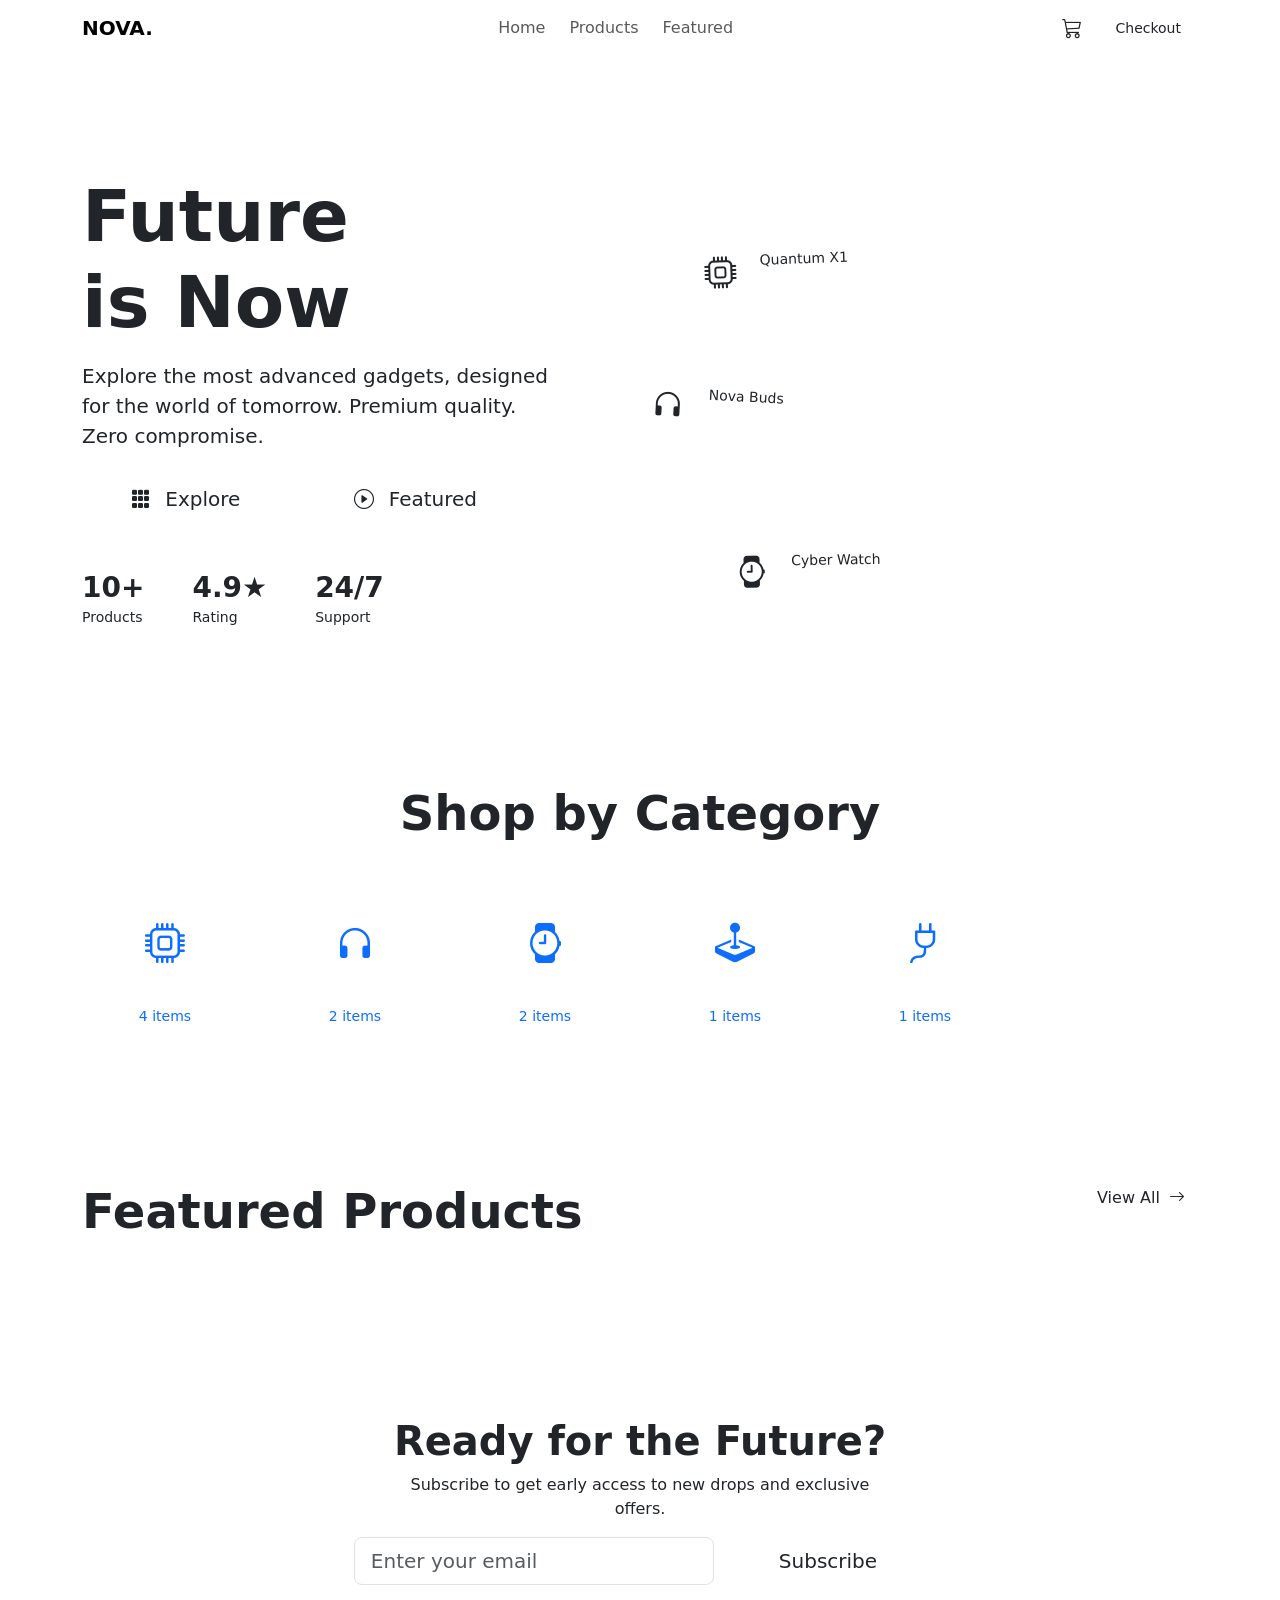
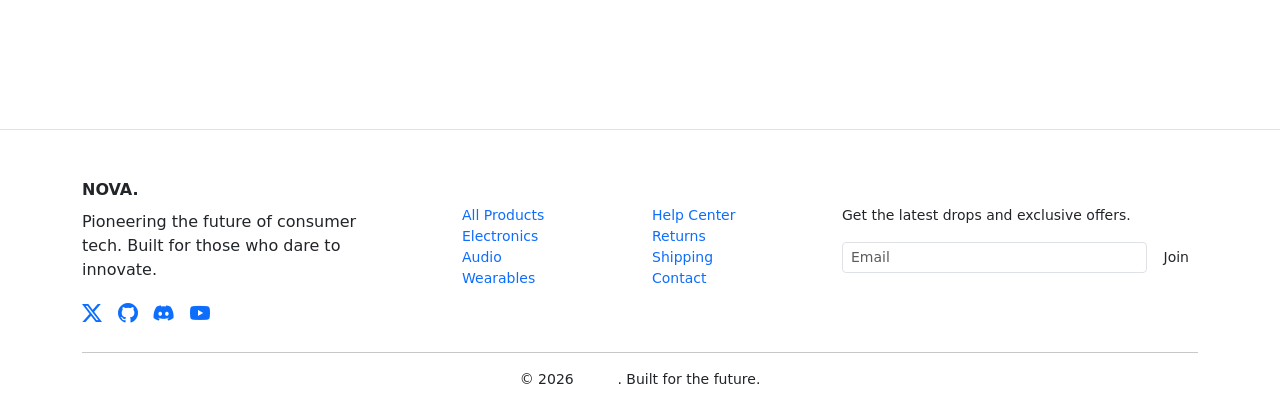
==== index.html @ 137d8969 "Rename indexx.html to index.html" ====
<!DOCTYPE html>
<html lang="en">
<head>
    <meta charset="UTF-8" />
    <meta name="viewport" content="width=device-width, initial-scale=1.0" />
    <title>NovaStore — Futuristic E-Commerce</title>

    <!-- Bootstrap 5 + Icons -->
    <link href="https://cdn.jsdelivr.net/npm/bootstrap@5.3.2/dist/css/bootstrap.min.css" rel="stylesheet" />
    <link rel="stylesheet" href="https://cdn.jsdelivr.net/npm/bootstrap-icons@1.11.3/font/bootstrap-icons.min.css" />

    <!-- Google Fonts -->
    <link rel="preconnect" href="https://fonts.googleapis.com" />
    <link rel="preconnect" href="https://fonts.gstatic.com" crossorigin />
    <link href="https://fonts.googleapis.com/css2?family=Orbitron:wght@400;600;700;900&family=Inter:wght@300;400;500;600;700&display=swap" rel="stylesheet" />

    <!-- Custom Styles -->
    <link rel="stylesheet" href="css/style.css" />
</head>
<body>

    <!-- ========== NAVBAR (shared) ========== -->
    <nav class="navbar navbar-expand-lg sticky-top neon-nav">
        <div class="container">
            <a class="navbar-brand fw-bold" href="index.html">
                <span class="brand-glow">NOVA</span><span class="brand-dot">.</span>
            </a>
            <button class="navbar-toggler border-0" type="button" data-bs-toggle="collapse" data-bs-target="#mainNav">
                <span class="navbar-toggler-icon"></span>
            </button>
            <div class="collapse navbar-collapse" id="mainNav">
                <ul class="navbar-nav mx-auto gap-2">
                    <li class="nav-item"><a class="nav-link" href="index.html">Home</a></li>
                    <li class="nav-item"><a class="nav-link" href="products.html">Products</a></li>
                    <li class="nav-item"><a class="nav-link" href="product-detail.html?product=0">Featured</a></li>
                </ul>
                <div class="d-flex align-items-center gap-3">
                    <a href="cart.html" class="nav-link position-relative" id="cartIconLink">
                        <i class="bi bi-cart3 fs-5"></i>
                        <span class="position-absolute top-0 start-100 translate-middle badge rounded-pill bg-neon" id="cartCount">0</span>
                    </a>
                    <a href="checkout.html" class="btn btn-neon-outline btn-sm px-3">Checkout</a>
                </div>
            </div>
        </div>
    </nav>

    <!-- ========== MAIN CONTENT ========== -->
    <main>

        <!-- HERO -->
        <section class="hero-section position-relative overflow-hidden">
            <div class="hero-glow-bg"></div>
            <div class="container py-5 my-4">
                <div class="row align-items-center min-vh-60">
                    <div class="col-lg-6 text-center text-lg-start">
                        <span class="badge bg-neon-soft px-3 py-2 mb-3 rounded-pill">
                            <i class="bi bi-stars me-1"></i> Next-Gen Tech
                        </span>
                        <h1 class="display-2 fw-bold hero-title">
                            Future <br /><span class="gradient-text">is Now</span>
                        </h1>
                        <p class="text-secondary-glow fs-5 mt-3 mb-4" style="max-width: 480px;">
                            Explore the most advanced gadgets, designed for the world of tomorrow.
                            Premium quality. Zero compromise.
                        </p>
                        <div class="d-flex flex-wrap gap-3 justify-content-center justify-content-lg-start">
                            <a href="products.html" class="btn btn-neon btn-lg px-5">
                                <i class="bi bi-grid-3x3-gap-fill me-2"></i> Explore
                            </a>
                            <a href="product-detail.html?product=0" class="btn btn-outline-neon btn-lg px-5">
                                <i class="bi bi-play-circle me-2"></i> Featured
                            </a>
                        </div>
                        <div class="d-flex gap-5 mt-5 justify-content-center justify-content-lg-start">
                            <div><span class="h3 fw-bold gradient-text">10+</span><br /><small class="text-secondary-glow">Products</small></div>
                            <div><span class="h3 fw-bold gradient-text">4.9★</span><br /><small class="text-secondary-glow">Rating</small></div>
                            <div><span class="h3 fw-bold gradient-text">24/7</span><br /><small class="text-secondary-glow">Support</small></div>
                        </div>
                    </div>
                    <div class="col-lg-6 d-none d-lg-block">
                        <div class="hero-visual position-relative">
                            <div class="floating-card card-glass p-4" style="transform: rotate(-2deg) translateX(20px);">
                                <div class="d-flex align-items-center gap-3">
                                    <div class="bg-neon-soft rounded-3 p-2"><i class="bi bi-cpu fs-2"></i></div>
                                    <div><small class="text-secondary-glow">Quantum X1</small><br /><strong class="text-white">$999</strong></div>
                                </div>
                            </div>
                            <div class="floating-card card-glass p-4" style="transform: rotate(3deg) translateX(-30px) translateY(40px);">
                                <div class="d-flex align-items-center gap-3">
                                    <div class="bg-neon-soft rounded-3 p-2"><i class="bi bi-headphones fs-2"></i></div>
                                    <div><small class="text-secondary-glow">Nova Buds</small><br /><strong class="text-white">$249</strong></div>
                                </div>
                            </div>
                            <div class="floating-card card-glass p-4" style="transform: rotate(-1deg) translateX(50px) translateY(80px);">
                                <div class="d-flex align-items-center gap-3">
                                    <div class="bg-neon-soft rounded-3 p-2"><i class="bi bi-watch fs-2"></i></div>
                                    <div><small class="text-secondary-glow">Cyber Watch</small><br /><strong class="text-white">$399</strong></div>
                                </div>
                            </div>
                            <div class="hero-orb orb-1"></div>
                            <div class="hero-orb orb-2"></div>
                        </div>
                    </div>
                </div>
            </div>
        </section>

        <!-- CATEGORIES -->
        <section class="py-5">
            <div class="container">
                <div class="text-center mb-5">
                    <span class="badge bg-neon-soft px-3 py-2 rounded-pill">Categories</span>
                    <h2 class="display-5 fw-bold mt-2">Shop by <span class="gradient-text">Category</span></h2>
                </div>
                <div class="row g-4" id="categoryGrid"></div>
            </div>
        </section>

        <!-- FEATURED PRODUCTS -->
        <section class="py-5 bg-dark-surface">
            <div class="container">
                <div class="d-flex justify-content-between align-items-center mb-5">
                    <div>
                        <span class="badge bg-neon-soft px-3 py-2 rounded-pill">Trending</span>
                        <h2 class="display-5 fw-bold mt-2">Featured <span class="gradient-text">Products</span></h2>
                    </div>
                    <a href="products.html" class="btn btn-outline-neon">View All <i class="bi bi-arrow-right ms-1"></i></a>
                </div>
                <div class="row g-4" id="featuredProducts"></div>
            </div>
        </section>

        <!-- NEWSLETTER / CTA -->
        <section class="py-5">
            <div class="container">
                <div class="cta-card card-glass p-5 text-center position-relative overflow-hidden">
                    <div class="cta-glow"></div>
                    <h3 class="fw-bold display-6">Ready for the <span class="gradient-text">Future</span>?</h3>
                    <p class="text-secondary-glow mx-auto" style="max-width: 500px;">
                        Subscribe to get early access to new drops and exclusive offers.
                    </p>
                    <div class="d-flex flex-wrap gap-3 justify-content-center mt-3">
                        <input type="email" class="form-control form-control-lg bg-transparent border-neon" style="max-width: 360px;" placeholder="Enter your email" />
                        <button class="btn btn-neon btn-lg px-5">Subscribe</button>
                    </div>
                </div>
            </div>
        </section>

    </main>

    <!-- ========== FOOTER ========== -->
    <footer class="footer pt-5 pb-3 mt-5 border-top border-neon-subtle">
        <div class="container">
            <div class="row g-4">
                <div class="col-lg-4">
                    <a class="navbar-brand fw-bold" href="index.html">
                        <span class="brand-glow">NOVA</span><span class="brand-dot">.</span>
                    </a>
                    <p class="text-secondary-glow mt-2" style="max-width: 280px;">
                        Pioneering the future of consumer tech. Built for those who dare to innovate.
                    </p>
                    <div class="d-flex gap-3 mt-3">
                        <a href="#" class="text-secondary-glow hover-neon"><i class="bi bi-twitter-x fs-5"></i></a>
                        <a href="#" class="text-secondary-glow hover-neon"><i class="bi bi-github fs-5"></i></a>
                        <a href="#" class="text-secondary-glow hover-neon"><i class="bi bi-discord fs-5"></i></a>
                        <a href="#" class="text-secondary-glow hover-neon"><i class="bi bi-youtube fs-5"></i></a>
                    </div>
                </div>
                <div class="col-6 col-lg-2">
                    <h6 class="fw-bold text-white">Shop</h6>
                    <ul class="list-unstyled text-secondary-glow small">
                        <li><a href="products.html" class="text-secondary-glow hover-neon text-decoration-none">All Products</a></li>
                        <li><a href="#" class="text-secondary-glow hover-neon text-decoration-none">Electronics</a></li>
                        <li><a href="#" class="text-secondary-glow hover-neon text-decoration-none">Audio</a></li>
                        <li><a href="#" class="text-secondary-glow hover-neon text-decoration-none">Wearables</a></li>
                    </ul>
                </div>
                <div class="col-6 col-lg-2">
                    <h6 class="fw-bold text-white">Support</h6>
                    <ul class="list-unstyled text-secondary-glow small">
                        <li><a href="#" class="text-secondary-glow hover-neon text-decoration-none">Help Center</a></li>
                        <li><a href="#" class="text-secondary-glow hover-neon text-decoration-none">Returns</a></li>
                        <li><a href="#" class="text-secondary-glow hover-neon text-decoration-none">Shipping</a></li>
                        <li><a href="#" class="text-secondary-glow hover-neon text-decoration-none">Contact</a></li>
                    </ul>
                </div>
                <div class="col-lg-4">
                    <h6 class="fw-bold text-white">Stay Connected</h6>
                    <p class="text-secondary-glow small">Get the latest drops and exclusive offers.</p>
                    <div class="d-flex gap-2">
                        <input type="email" class="form-control form-control-sm bg-transparent border-neon" placeholder="Email" />
                        <button class="btn btn-neon btn-sm">Join</button>
                    </div>
                </div>
            </div>
            <hr class="border-neon-subtle mt-4" />
            <div class="text-center text-secondary-glow small">
                &copy; 2026 <span class="text-white">NOVA</span>. Built for the future.
            </div>
        </div>
    </footer>

    <!-- ========== SCRIPTS ========== -->
    <script src="https://cdn.jsdelivr.net/npm/bootstrap@5.3.2/dist/js/bootstrap.bundle.min.js"></script>
    <script src="js/data.js"></script>
    <script src="js/cart.js"></script>
    <script src="js/main.js"></script>

    <!-- Homepage-specific -->
    <script>
        // Render categories and featured products
        (function() {
            const catContainer = document.getElementById('categoryGrid');
            if (catContainer) {
                const cats = [
                    { name: 'Electronics', icon: 'bi-cpu', count: 4 },
                    { name: 'Audio', icon: 'bi-headphones', count: 2 },
                    { name: 'Wearables', icon: 'bi-watch', count: 2 },
                    { name: 'Gaming', icon: 'bi-joystick', count: 1 },
                    { name: 'Accessories', icon: 'bi-plug', count: 1 },
                ];
                catContainer.innerHTML = cats.map(c => `
                    <div class="col-6 col-md-4 col-lg-2">
                        <a href="products.html?category=${encodeURIComponent(c.name)}" class="text-decoration-none">
                            <div class="category-card card-glass text-center p-4 h-100 d-flex flex-column align-items-center justify-content-center">
                                <i class="bi ${c.icon} fs-1 gradient-text mb-2"></i>
                                <span class="fw-bold text-white">${c.name}</span>
                                <small class="text-secondary-glow">${c.count} items</small>
                            </div>
                        </a>
                    </div>
                `).join('');
            }

            const featContainer = document.getElementById('featuredProducts');
            if (featContainer && window.PRODUCTS) {
                const featured = window.PRODUCTS.slice(0, 4);
                featContainer.innerHTML = featured.map(p => `
                    <div class="col-sm-6 col-lg-3">
                        <div class="product-card card-glass h-100 d-flex flex-column">
                            <div class="product-img-wrap position-relative">
                                <img src="${p.image}" alt="${p.name}" class="img-fluid w-100" style="height:200px;object-fit:cover;border-radius:12px 12px 0 0;" />
                                ${p.badge ? `<span class="badge bg-neon position-absolute top-0 end-0 m-2">${p.badge}</span>` : ''}
                            </div>
                            <div class="p-3 d-flex flex-column flex-grow-1">
                                <small class="text-secondary-glow">${p.category}</small>
                                <h6 class="fw-bold text-white mt-1">${p.name}</h6>
                                <div class="d-flex align-items-center gap-2 mt-1">
                                    <span class="text-warning">${'★'.repeat(Math.floor(p.rating))}${p.rating % 1 >= 0.5 ? '★' : ''}</span>
                                    <small class="text-secondary-glow">(${p.reviews})</small>
                                </div>
                                <div class="d-flex justify-content-between align-items-center mt-auto pt-2">
                                    <span class="h5 fw-bold gradient-text mb-0">$${p.price}</span>
                                    <button class="btn btn-neon btn-sm add-to-cart" data-id="${p.id}">
                                        <i class="bi bi-cart-plus"></i>
                                    </button>
                                </div>
                            </div>
                        </div>
                    </div>
                `).join('');
            }

            // Update cart badge
            if (window.updateCartBadge) window.updateCartBadge();
        })();

        // Add to cart event delegation
        document.addEventListener('click', function(e) {
            const btn = e.target.closest('.add-to-cart');
            if (btn) {
                e.preventDefault();
                const id = parseInt(btn.dataset.id);
                if (window.addToCart && !isNaN(id)) {
                    window.addToCart(id);
                    if (window.updateCartBadge) window.updateCartBadge();
                    const orig = btn.innerHTML;
                    btn.innerHTML = '<i class="bi bi-check-lg"></i>';
                    setTimeout(() => { btn.innerHTML = orig; }, 1200);
                }
            }
        });

        // Listen for cart updates
        window.addEventListener('cartUpdated', function() {
            if (window.updateCartBadge) window.updateCartBadge();
        });
    </script>
</body>
</html>
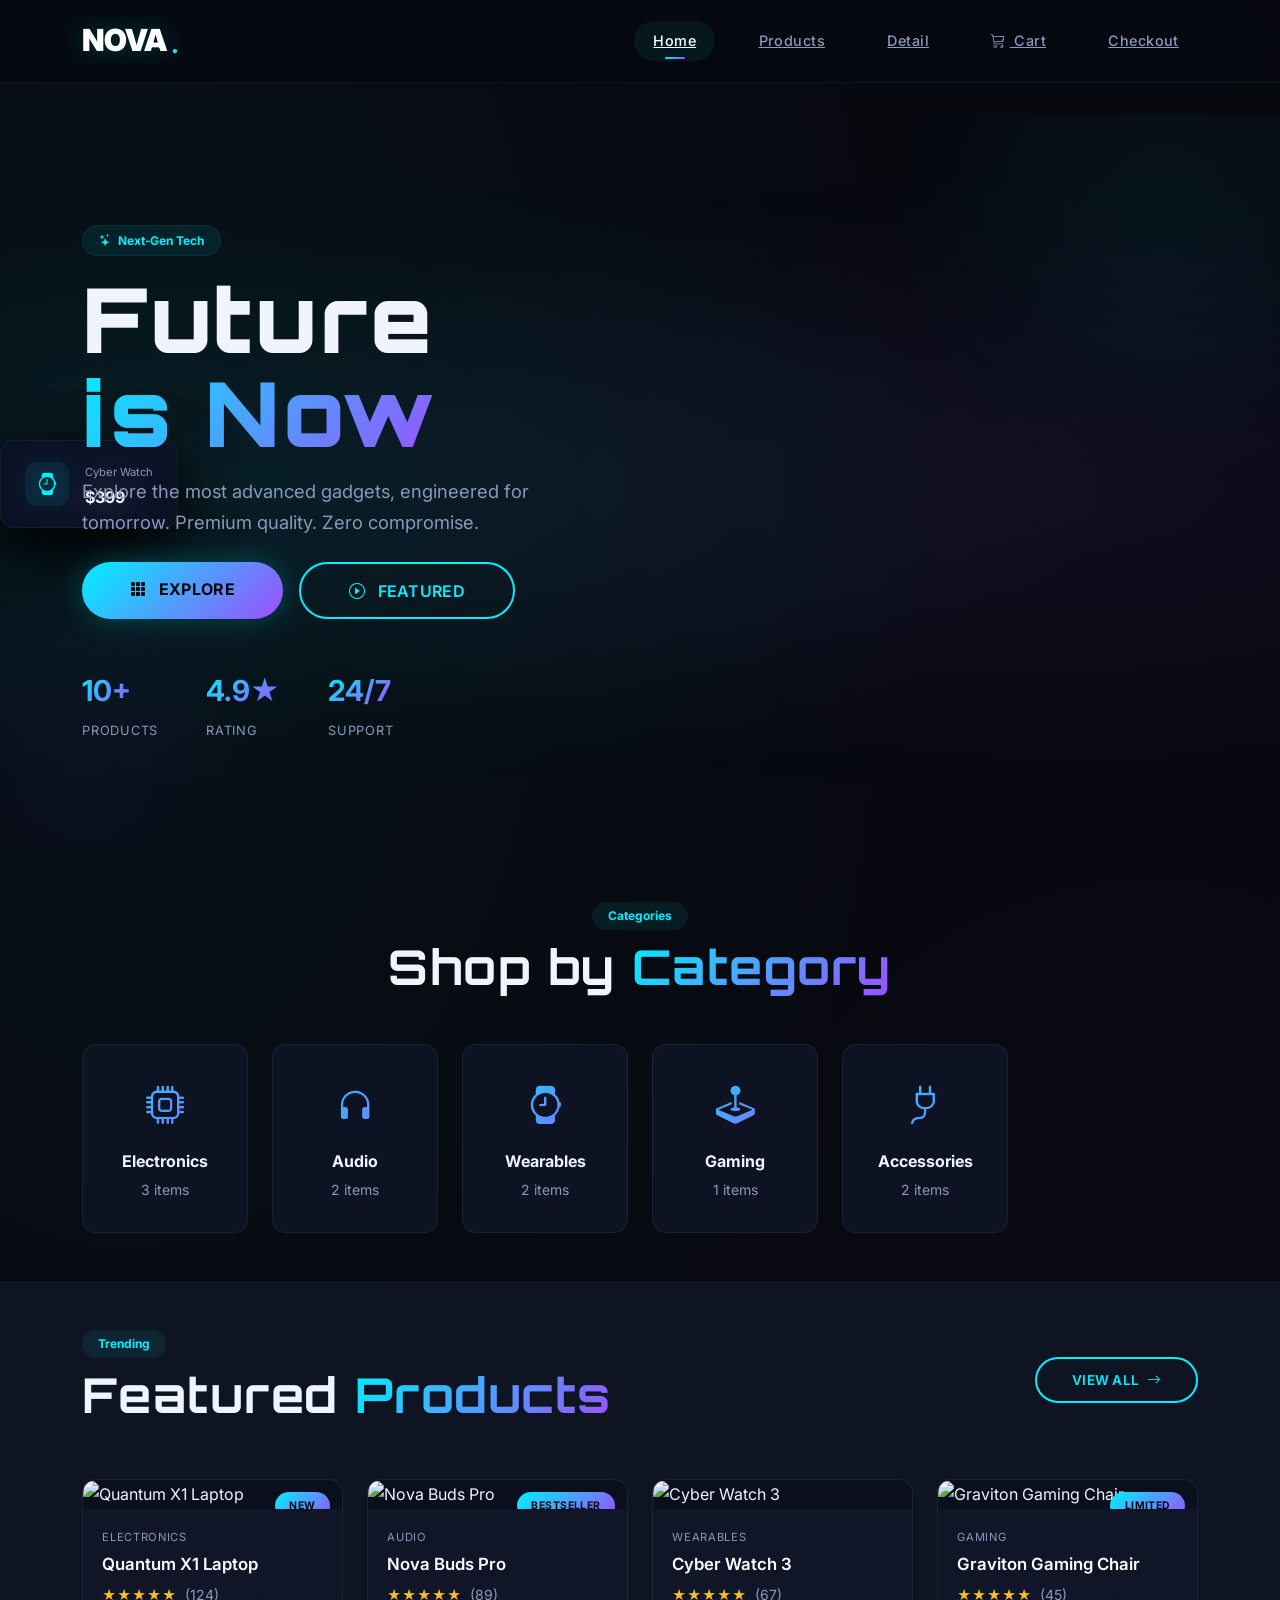
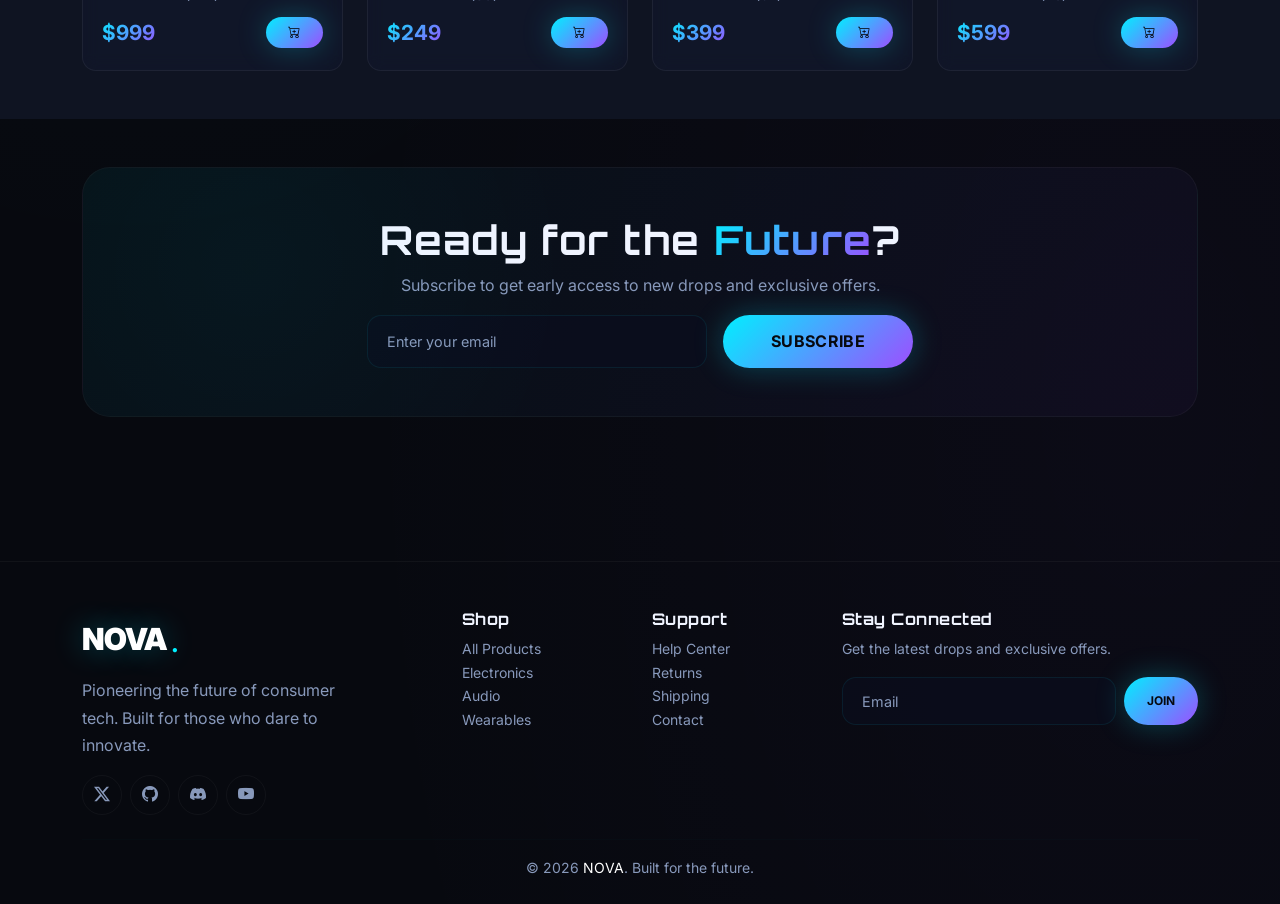
==== commit 7acbfa15: "Update index.html" ====
--- a/index.html
+++ b/index.html
@@ -3,290 +3,1599 @@
 <head>
     <meta charset="UTF-8" />
     <meta name="viewport" content="width=device-width, initial-scale=1.0" />
-    <title>NovaStore — Futuristic E-Commerce</title>
+    <title>NOVA — Futuristic E‑Commerce</title>
 
     <!-- Bootstrap 5 + Icons -->
     <link href="https://cdn.jsdelivr.net/npm/bootstrap@5.3.2/dist/css/bootstrap.min.css" rel="stylesheet" />
     <link rel="stylesheet" href="https://cdn.jsdelivr.net/npm/bootstrap-icons@1.11.3/font/bootstrap-icons.min.css" />
 
-    <!-- Google Fonts -->
+    <!-- Google Fonts: Orbitron (headings) + Inter (body) -->
     <link rel="preconnect" href="https://fonts.googleapis.com" />
     <link rel="preconnect" href="https://fonts.gstatic.com" crossorigin />
-    <link href="https://fonts.googleapis.com/css2?family=Orbitron:wght@400;600;700;900&family=Inter:wght@300;400;500;600;700&display=swap" rel="stylesheet" />
-
-    <!-- Custom Styles -->
-    <link rel="stylesheet" href="css/style.css" />
+    <link href="https://fonts.googleapis.com/css2?family=Orbitron:wght@400;600;700;900&family=Inter:wght@300;400;500;600;700;800&display=swap" rel="stylesheet" />
+
+    <style>
+        /* ================================================================
+                   MAXIMALIST FUTURISTIC STYLES
+                   ================================================================ */
+        :root {
+            --neon-blue: #00f0ff;
+            --neon-purple: #9d4eff;
+            --neon-pink: #ff4de8;
+            --neon-gradient: linear-gradient(135deg, var(--neon-blue), var(--neon-purple));
+            --neon-gradient-2: linear-gradient(135deg, var(--neon-purple), var(--neon-pink));
+            --bg-dark: #07090f;
+            --bg-surface: #0f1422;
+            --bg-card: rgba(18, 24, 44, 0.7);
+            --text-primary: #f0f4ff;
+            --text-secondary: #8899bb;
+            --glass-border: rgba(255, 255, 255, 0.06);
+            --shadow-neon: 0 0 60px rgba(0, 240, 255, 0.08);
+            --radius-xl: 28px;
+            --radius-lg: 20px;
+            --radius-md: 14px;
+        }
+
+        * {
+            margin: 0;
+            padding: 0;
+            box-sizing: border-box;
+        }
+
+        html {
+            scroll-behavior: smooth;
+        }
+
+        body {
+            font-family: 'Inter', sans-serif;
+            background: var(--bg-dark);
+            color: var(--text-primary);
+            line-height: 1.7;
+            overflow-x: hidden;
+            background-image:
+                radial-gradient(ellipse at 10% 20%, rgba(0, 240, 255, 0.03) 0%, transparent 50%),
+                radial-gradient(ellipse at 90% 80%, rgba(157, 78, 255, 0.03) 0%, transparent 50%);
+        }
+
+        /* ---- Scrollbar ---- */
+        ::-webkit-scrollbar {
+            width: 8px;
+        }
+        ::-webkit-scrollbar-track {
+            background: var(--bg-dark);
+        }
+        ::-webkit-scrollbar-thumb {
+            background: var(--neon-gradient);
+            border-radius: 10px;
+        }
+
+        /* ---- Typography ---- */
+        h1,
+        h2,
+        h3,
+        h4,
+        h5,
+        h6 {
+            font-family: 'Orbitron', sans-serif;
+            letter-spacing: 0.03em;
+            font-weight: 700;
+        }
+
+        .gradient-text {
+            background: var(--neon-gradient);
+            -webkit-background-clip: text;
+            -webkit-text-fill-color: transparent;
+            background-clip: text;
+        }
+        .gradient-text-2 {
+            background: var(--neon-gradient-2);
+            -webkit-background-clip: text;
+            -webkit-text-fill-color: transparent;
+            background-clip: text;
+        }
+        .text-secondary-glow {
+            color: var(--text-secondary);
+        }
+
+        /* ---- Glassmorphism ---- */
+        .glass {
+            background: var(--bg-card);
+            backdrop-filter: blur(16px) saturate(1.2);
+            -webkit-backdrop-filter: blur(16px) saturate(1.2);
+            border: 1px solid var(--glass-border);
+            border-radius: var(--radius-lg);
+            box-shadow: var(--shadow-neon);
+            transition: all 0.4s cubic-bezier(0.23, 1, 0.32, 1);
+        }
+        .glass:hover {
+            border-color: rgba(0, 240, 255, 0.15);
+            box-shadow: 0 0 80px rgba(0, 240, 255, 0.05);
+            transform: translateY(-2px);
+        }
+        .glass-strong {
+            background: rgba(10, 14, 30, 0.85);
+            backdrop-filter: blur(24px) saturate(1.4);
+            -webkit-backdrop-filter: blur(24px) saturate(1.4);
+            border: 1px solid rgba(255, 255, 255, 0.04);
+            border-radius: var(--radius-xl);
+        }
+
+        /* ---- Buttons ---- */
+        .btn-neon {
+            background: var(--neon-gradient);
+            border: none;
+            color: #07090f;
+            font-weight: 700;
+            padding: 0.7rem 2.2rem;
+            border-radius: 60px;
+            transition: all 0.35s cubic-bezier(0.23, 1, 0.32, 1);
+            box-shadow: 0 0 30px rgba(0, 240, 255, 0.25);
+            letter-spacing: 0.02em;
+            text-transform: uppercase;
+            font-size: 0.85rem;
+        }
+        .btn-neon:hover {
+            transform: scale(1.06) translateY(-2px);
+            box-shadow: 0 0 60px rgba(0, 240, 255, 0.5);
+            color: #07090f;
+        }
+        .btn-neon:active {
+            transform: scale(0.96);
+        }
+
+        .btn-outline-neon {
+            background: transparent;
+            border: 2px solid var(--neon-blue);
+            color: var(--neon-blue);
+            font-weight: 600;
+            padding: 0.7rem 2.2rem;
+            border-radius: 60px;
+            transition: all 0.35s cubic-bezier(0.23, 1, 0.32, 1);
+            text-transform: uppercase;
+            font-size: 0.85rem;
+            letter-spacing: 0.02em;
+        }
+        .btn-outline-neon:hover {
+            background: var(--neon-gradient);
+            border-color: transparent;
+            color: #07090f;
+            box-shadow: 0 0 40px rgba(0, 240, 255, 0.3);
+            transform: translateY(-2px);
+        }
+
+        .btn-neon-sm {
+            padding: 0.4rem 1.4rem;
+            font-size: 0.75rem;
+        }
+        .btn-neon-lg {
+            padding: 0.9rem 3rem;
+            font-size: 1rem;
+        }
+
+        /* ---- Navbar ---- */
+        .neon-nav {
+            background: rgba(7, 9, 15, 0.88);
+            backdrop-filter: blur(20px) saturate(1.4);
+            -webkit-backdrop-filter: blur(20px) saturate(1.4);
+            border-bottom: 1px solid rgba(0, 240, 255, 0.06);
+            padding: 0.7rem 0;
+            transition: all 0.3s ease;
+            position: sticky;
+            top: 0;
+            z-index: 1050;
+        }
+        .neon-nav.scrolled {
+            background: rgba(7, 9, 15, 0.96);
+            box-shadow: 0 4px 40px rgba(0, 0, 0, 0.6);
+        }
+        .brand-glow {
+            font-size: 1.9rem;
+            font-weight: 900;
+            color: #fff;
+            text-shadow: 0 0 30px rgba(0, 240, 255, 0.3);
+            letter-spacing: -0.02em;
+        }
+        .brand-dot {
+            color: var(--neon-blue);
+            font-size: 2.2rem;
+        }
+        .nav-link-custom {
+            color: var(--text-secondary) !important;
+            font-weight: 500;
+            padding: 0.5rem 1.2rem !important;
+            border-radius: 40px;
+            transition: all 0.3s ease;
+            font-size: 0.9rem;
+            letter-spacing: 0.03em;
+            position: relative;
+        }
+        .nav-link-custom:hover,
+        .nav-link-custom.active {
+            color: #ffffff !important;
+            background: rgba(0, 240, 255, 0.06);
+            text-shadow: 0 0 20px rgba(0, 240, 255, 0.15);
+        }
+        .nav-link-custom.active::after {
+            content: '';
+            position: absolute;
+            bottom: 2px;
+            left: 50%;
+            transform: translateX(-50%);
+            width: 20px;
+            height: 2px;
+            background: var(--neon-gradient);
+            border-radius: 4px;
+        }
+        .cart-badge {
+            background: var(--neon-gradient);
+            color: #07090f;
+            font-weight: 700;
+            font-size: 0.65rem;
+            padding: 0.2rem 0.5rem;
+            border-radius: 30px;
+            min-width: 20px;
+            text-align: center;
+            transition: all 0.3s ease;
+        }
+
+        /* ================================================================
+                   PAGE SECTIONS
+                   ================================================================ */
+        .page-section {
+            display: none;
+            animation: fadeSlide 0.5s ease forwards;
+            padding: 2rem 0 4rem;
+        }
+        .page-section.active {
+            display: block;
+        }
+
+        @keyframes fadeSlide {
+            0% {
+                opacity: 0;
+                transform: translateY(20px);
+            }
+            100% {
+                opacity: 1;
+                transform: translateY(0);
+            }
+        }
+
+        /* ---- HERO ---- */
+        .hero-wrap {
+            position: relative;
+            min-height: 82vh;
+            display: flex;
+            align-items: center;
+            overflow: hidden;
+        }
+        .hero-glow-bg {
+            position: absolute;
+            inset: 0;
+            pointer-events: none;
+            background:
+                radial-gradient(ellipse at 20% 50%, rgba(0, 240, 255, 0.07) 0%, transparent 60%),
+                radial-gradient(ellipse at 80% 50%, rgba(157, 78, 255, 0.07) 0%, transparent 60%);
+        }
+        .hero-title {
+            font-size: clamp(2.8rem, 9vw, 5.6rem);
+            line-height: 1.05;
+            font-weight: 900;
+        }
+        .hero-sub {
+            font-size: 1.15rem;
+            max-width: 520px;
+            color: var(--text-secondary);
+        }
+        .hero-stats span {
+            font-size: 1.8rem;
+            font-weight: 700;
+        }
+        .hero-stats small {
+            color: var(--text-secondary);
+            font-size: 0.8rem;
+            text-transform: uppercase;
+            letter-spacing: 0.06em;
+        }
+
+        /* floating cards */
+        .float-card {
+            position: absolute;
+            background: rgba(12, 18, 38, 0.75);
+            backdrop-filter: blur(12px);
+            -webkit-backdrop-filter: blur(12px);
+            border: 1px solid rgba(255, 255, 255, 0.04);
+            border-radius: var(--radius-md);
+            padding: 1rem 1.5rem;
+            box-shadow: 0 20px 60px rgba(0, 0, 0, 0.5);
+            animation: float 6s ease-in-out infinite;
+            min-width: 170px;
+        }
+        .float-card:nth-child(1) {
+            top: 8%;
+            left: 15%;
+            animation-delay: 0s;
+        }
+        .float-card:nth-child(2) {
+            top: 38%;
+            left: 2%;
+            animation-delay: 2s;
+        }
+        .float-card:nth-child(3) {
+            top: 62%;
+            left: 22%;
+            animation-delay: 4s;
+        }
+        .float-card .icon-wrap {
+            width: 44px;
+            height: 44px;
+            border-radius: 12px;
+            background: rgba(0, 240, 255, 0.08);
+            display: flex;
+            align-items: center;
+            justify-content: center;
+            font-size: 1.4rem;
+            color: var(--neon-blue);
+        }
+        @keyframes float {
+            0%,
+            100% {
+                transform: translateY(0px) rotate(0deg);
+            }
+            50% {
+                transform: translateY(-14px) rotate(1deg);
+            }
+        }
+
+        .orb {
+            position: absolute;
+            border-radius: 50%;
+            pointer-events: none;
+            filter: blur(80px);
+            opacity: 0.3;
+            animation: orbPulse 8s ease-in-out infinite;
+        }
+        .orb-1 {
+            width: 350px;
+            height: 350px;
+            top: -80px;
+            right: -60px;
+            background: rgba(0, 240, 255, 0.15);
+            animation-delay: 0s;
+        }
+        .orb-2 {
+            width: 250px;
+            height: 250px;
+            bottom: -40px;
+            left: -40px;
+            background: rgba(157, 78, 255, 0.15);
+            animation-delay: 3s;
+        }
+        @keyframes orbPulse {
+            0%,
+            100% {
+                transform: scale(1) translate(0, 0);
+                opacity: 0.25;
+            }
+            50% {
+                transform: scale(1.25) translate(20px, -20px);
+                opacity: 0.45;
+            }
+        }
+
+        /* ---- Categories ---- */
+        .cat-card {
+            background: var(--bg-card);
+            backdrop-filter: blur(8px);
+            -webkit-backdrop-filter: blur(8px);
+            border: 1px solid var(--glass-border);
+            border-radius: var(--radius-md);
+            padding: 1.8rem 1rem;
+            text-align: center;
+            transition: all 0.4s cubic-bezier(0.23, 1, 0.32, 1);
+            cursor: pointer;
+            height: 100%;
+        }
+        .cat-card:hover {
+            transform: translateY(-8px) scale(1.02);
+            border-color: rgba(0, 240, 255, 0.25);
+            box-shadow: 0 16px 60px rgba(0, 240, 255, 0.06);
+        }
+        .cat-card i {
+            font-size: 2.4rem;
+            margin-bottom: 0.6rem;
+            display: block;
+        }
+
+        /* ---- Product Cards ---- */
+        .product-card {
+            background: var(--bg-card);
+            backdrop-filter: blur(8px);
+            -webkit-backdrop-filter: blur(8px);
+            border: 1px solid var(--glass-border);
+            border-radius: var(--radius-md);
+            overflow: hidden;
+            transition: all 0.4s cubic-bezier(0.23, 1, 0.32, 1);
+            height: 100%;
+            display: flex;
+            flex-direction: column;
+        }
+        .product-card:hover {
+            transform: translateY(-8px);
+            border-color: rgba(0, 240, 255, 0.2);
+            box-shadow: 0 20px 60px rgba(0, 0, 0, 0.5);
+        }
+        .product-card .img-wrap {
+            position: relative;
+            overflow: hidden;
+            background: rgba(0, 0, 0, 0.3);
+        }
+        .product-card .img-wrap img {
+            width: 100%;
+            height: 210px;
+            object-fit: cover;
+            transition: transform 0.6s ease;
+        }
+        .product-card:hover .img-wrap img {
+            transform: scale(1.04);
+        }
+        .product-card .badge-neon {
+            position: absolute;
+            top: 12px;
+            right: 12px;
+            background: var(--neon-gradient);
+            color: #07090f;
+            font-weight: 700;
+            font-size: 0.65rem;
+            padding: 0.3rem 0.9rem;
+            border-radius: 30px;
+            text-transform: uppercase;
+            letter-spacing: 0.04em;
+        }
+        .product-card .body {
+            padding: 1.2rem 1.2rem 1.2rem;
+            flex: 1;
+            display: flex;
+            flex-direction: column;
+        }
+        .product-card .body .cat-tag {
+            font-size: 0.7rem;
+            color: var(--text-secondary);
+            text-transform: uppercase;
+            letter-spacing: 0.06em;
+        }
+        .product-card .body .name {
+            font-weight: 600;
+            font-size: 1.05rem;
+            margin: 0.2rem 0 0.3rem;
+            color: #fff;
+        }
+        .product-card .body .price {
+            font-size: 1.3rem;
+            font-weight: 700;
+        }
+        .stars {
+            color: #fbbf24;
+            letter-spacing: 1px;
+            font-size: 0.85rem;
+        }
+        .stars .empty {
+            color: #334155;
+        }
+
+        /* ---- Cart Table ---- */
+        .cart-table td,
+        .cart-table th {
+            border-color: rgba(255, 255, 255, 0.04);
+            padding: 1rem 0.75rem;
+            vertical-align: middle;
+        }
+        .cart-table .qty-btn {
+            width: 32px;
+            height: 32px;
+            border-radius: 50%;
+            border: 1px solid rgba(0, 240, 255, 0.15);
+            background: transparent;
+            color: var(--text-primary);
+            display: inline-flex;
+            align-items: center;
+            justify-content: center;
+            transition: all 0.2s ease;
+            font-weight: 600;
+        }
+        .cart-table .qty-btn:hover {
+            background: rgba(0, 240, 255, 0.08);
+            border-color: var(--neon-blue);
+        }
+
+        /* ---- Checkout ---- */
+        .checkout-summary .item-row {
+            display: flex;
+            justify-content: space-between;
+            padding: 0.5rem 0;
+            border-bottom: 1px solid rgba(255, 255, 255, 0.04);
+        }
+        .checkout-summary .item-row:last-child {
+            border-bottom: none;
+        }
+
+        /* ---- Footer ---- */
+        .footer {
+            border-top: 1px solid rgba(255, 255, 255, 0.04);
+            padding: 3rem 0 1.5rem;
+            margin-top: 2rem;
+        }
+        .footer a {
+            color: var(--text-secondary);
+            text-decoration: none;
+            transition: color 0.3s ease;
+        }
+        .footer a:hover {
+            color: var(--neon-blue);
+        }
+        .social-icon {
+            display: inline-flex;
+            align-items: center;
+            justify-content: center;
+            width: 40px;
+            height: 40px;
+            border-radius: 50%;
+            border: 1px solid rgba(255, 255, 255, 0.04);
+            transition: all 0.3s ease;
+            color: var(--text-secondary);
+        }
+        .social-icon:hover {
+            border-color: var(--neon-blue);
+            color: var(--neon-blue);
+            transform: translateY(-3px);
+            box-shadow: 0 8px 24px rgba(0, 240, 255, 0.08);
+        }
+
+        /* ---- Form elements ---- */
+        .form-neon {
+            background: rgba(10, 14, 30, 0.6) !important;
+            border: 1px solid rgba(0, 240, 255, 0.08) !important;
+            color: #fff !important;
+            border-radius: var(--radius-md);
+            padding: 0.7rem 1.2rem;
+            transition: all 0.3s ease;
+        }
+        .form-neon:focus {
+            border-color: var(--neon-blue) !important;
+            box-shadow: 0 0 0 4px rgba(0, 240, 255, 0.04);
+            background: rgba(10, 14, 30, 0.8) !important;
+        }
+        .form-neon::placeholder {
+            color: var(--text-secondary);
+            font-size: 0.9rem;
+        }
+        .form-neon-select {
+            background: rgba(10, 14, 30, 0.6) !important;
+            border: 1px solid rgba(0, 240, 255, 0.08) !important;
+            color: #fff !important;
+            border-radius: var(--radius-md);
+            padding: 0.7rem 1.2rem;
+        }
+        .form-neon-select option {
+            background: #0f1422;
+        }
+
+        /* ---- Utility ---- */
+        .bg-surface {
+            background: var(--bg-surface);
+        }
+        .border-glow {
+            border-color: rgba(0, 240, 255, 0.06);
+        }
+        .gap-2 {
+            gap: 0.5rem;
+        }
+        .gap-3 {
+            gap: 1rem;
+        }
+        .gap-4 {
+            gap: 1.5rem;
+        }
+        .gap-5 {
+            gap: 2rem;
+        }
+        .text-neon {
+            color: var(--neon-blue);
+        }
+
+        /* ---- Responsive ---- */
+        @media (max-width: 991px) {
+            .float-card {
+                display: none;
+            }
+            .hero-wrap {
+                min-height: 70vh;
+            }
+            .hero-stats {
+                justify-content: center !important;
+            }
+        }
+        @media (max-width: 576px) {
+            .hero-title {
+                font-size: 2.4rem;
+            }
+            .page-section {
+                padding: 1rem 0 2rem;
+            }
+            .product-card .img-wrap img {
+                height: 160px;
+            }
+            .cart-table td,
+            .cart-table th {
+                padding: 0.6rem 0.4rem;
+                font-size: 0.85rem;
+            }
+        }
+
+        /* ---- Toast notification ---- */
+        .toast-neon {
+            background: rgba(10, 14, 30, 0.92);
+            backdrop-filter: blur(16px);
+            border: 1px solid rgba(0, 240, 255, 0.12);
+            border-radius: var(--radius-md);
+            color: #fff;
+            box-shadow: 0 20px 60px rgba(0, 0, 0, 0.6);
+        }
+        .toast-neon .toast-header {
+            background: transparent;
+            border-bottom: 1px solid rgba(255, 255, 255, 0.04);
+            color: var(--text-secondary);
+        }
+        .toast-neon .btn-close {
+            filter: invert(1) brightness(0.8);
+        }
+
+        /* ---- Empty state ---- */
+        .empty-state {
+            padding: 4rem 1rem;
+            text-align: center;
+        }
+        .empty-state i {
+            font-size: 4rem;
+            color: var(--text-secondary);
+            opacity: 0.3;
+        }
+        .empty-state h5 {
+            margin-top: 1.2rem;
+            color: var(--text-secondary);
+        }
+
+        /* Shimmer loading placeholder */
+        .shimmer {
+            background: linear-gradient(90deg, rgba(255, 255, 255, 0.02) 25%, rgba(255, 255, 255, 0.05) 50%, rgba(255, 255, 255, 0.02) 75%);
+            background-size: 200% 100%;
+            animation: shimmer 2s infinite;
+        }
+        @keyframes shimmer {
+            0% {
+                background-position: -200% 0;
+            }
+            100% {
+                background-position: 200% 0;
+            }
+        }
+
+        /* ---- CTA banner ---- */
+        .cta-banner {
+            background: linear-gradient(135deg, rgba(0, 240, 255, 0.04), rgba(157, 78, 255, 0.04));
+            border: 1px solid rgba(255, 255, 255, 0.04);
+            border-radius: var(--radius-xl);
+            padding: 3rem 2rem;
+            position: relative;
+            overflow: hidden;
+        }
+        .cta-banner::before {
+            content: '';
+            position: absolute;
+            top: -60%;
+            left: -20%;
+            width: 70%;
+            height: 200%;
+            background: radial-gradient(circle, rgba(0, 240, 255, 0.03), transparent 70%);
+            pointer-events: none;
+        }
+    </style>
 </head>
 <body>
 
-    <!-- ========== NAVBAR (shared) ========== -->
-    <nav class="navbar navbar-expand-lg sticky-top neon-nav">
+    <!-- ============================================================= -->
+    <!-- NAVBAR                                                         -->
+    <!-- ============================================================= -->
+    <nav class="neon-nav" id="mainNav">
         <div class="container">
-            <a class="navbar-brand fw-bold" href="index.html">
-                <span class="brand-glow">NOVA</span><span class="brand-dot">.</span>
-            </a>
-            <button class="navbar-toggler border-0" type="button" data-bs-toggle="collapse" data-bs-target="#mainNav">
-                <span class="navbar-toggler-icon"></span>
-            </button>
-            <div class="collapse navbar-collapse" id="mainNav">
-                <ul class="navbar-nav mx-auto gap-2">
-                    <li class="nav-item"><a class="nav-link" href="index.html">Home</a></li>
-                    <li class="nav-item"><a class="nav-link" href="products.html">Products</a></li>
-                    <li class="nav-item"><a class="nav-link" href="product-detail.html?product=0">Featured</a></li>
-                </ul>
-                <div class="d-flex align-items-center gap-3">
-                    <a href="cart.html" class="nav-link position-relative" id="cartIconLink">
-                        <i class="bi bi-cart3 fs-5"></i>
-                        <span class="position-absolute top-0 start-100 translate-middle badge rounded-pill bg-neon" id="cartCount">0</span>
+            <div class="d-flex align-items-center justify-content-between">
+                <a class="navbar-brand d-flex align-items-center gap-1 text-decoration-none" href="#" onclick="navigateTo('home')">
+                    <span class="brand-glow">NOVA</span><span class="brand-dot">.</span>
+                </a>
+
+                <div class="d-flex align-items-center gap-2 gap-lg-4" id="navLinks">
+                    <a class="nav-link-custom active" href="#" data-page="home" onclick="navigateTo('home')">Home</a>
+                    <a class="nav-link-custom" href="#" data-page="products" onclick="navigateTo('products')">Products</a>
+                    <a class="nav-link-custom" href="#" data-page="detail" onclick="navigateTo('detail')">Detail</a>
+                    <a class="nav-link-custom position-relative" href="#" data-page="cart" onclick="navigateTo('cart')">
+                        <i class="bi bi-cart3 me-1"></i> Cart
+                        <span class="cart-badge position-absolute top-0 start-100 translate-middle" id="cartBadgeNav">0</span>
                     </a>
-                    <a href="checkout.html" class="btn btn-neon-outline btn-sm px-3">Checkout</a>
+                    <a class="nav-link-custom" href="#" data-page="checkout" onclick="navigateTo('checkout')">Checkout</a>
+                </div>
+
+                <button class="btn btn-neon btn-neon-sm d-lg-none" type="button" data-bs-toggle="collapse" data-bs-target="#navCollapse" aria-expanded="false">
+                    <i class="bi bi-list"></i>
+                </button>
+            </div>
+            <!-- mobile collapse -->
+            <div class="collapse mt-2" id="navCollapse">
+                <div class="d-flex flex-column gap-2 pb-2">
+                    <a class="nav-link-custom active" href="#" data-page="home" onclick="navigateTo('home')">Home</a>
+                    <a class="nav-link-custom" href="#" data-page="products" onclick="navigateTo('products')">Products</a>
+                    <a class="nav-link-custom" href="#" data-page="detail" onclick="navigateTo('detail')">Detail</a>
+                    <a class="nav-link-custom" href="#" data-page="cart" onclick="navigateTo('cart')"><i class="bi bi-cart3 me-1"></i> Cart <span class="cart-badge ms-1" id="cartBadgeMobile">0</span></a>
+                    <a class="nav-link-custom" href="#" data-page="checkout" onclick="navigateTo('checkout')">Checkout</a>
                 </div>
             </div>
         </div>
     </nav>
 
-    <!-- ========== MAIN CONTENT ========== -->
-    <main>
-
+    <!-- ============================================================= -->
+    <!-- TOAST CONTAINER                                                -->
+    <!-- ============================================================= -->
+    <div class="position-fixed bottom-0 end-0 p-3" style="z-index: 9999;">
+        <div id="liveToast" class="toast toast-neon align-items-center" role="alert" aria-live="assertive" aria-atomic="true">
+            <div class="d-flex">
+                <div class="toast-body" id="toastMessage">
+                    <i class="bi bi-check-circle-fill text-neon me-2"></i> Added to cart!
+                </div>
+                <button type="button" class="btn-close btn-close-white me-2 m-auto" data-bs-dismiss="toast"></button>
+            </div>
+        </div>
+    </div>
+
+    <!-- ============================================================= -->
+    <!-- PAGE: HOME                                                     -->
+    <!-- ============================================================= -->
+    <section class="page-section active" id="page-home">
         <!-- HERO -->
-        <section class="hero-section position-relative overflow-hidden">
+        <div class="hero-wrap">
             <div class="hero-glow-bg"></div>
-            <div class="container py-5 my-4">
-                <div class="row align-items-center min-vh-60">
-                    <div class="col-lg-6 text-center text-lg-start">
-                        <span class="badge bg-neon-soft px-3 py-2 mb-3 rounded-pill">
-                            <i class="bi bi-stars me-1"></i> Next-Gen Tech
+            <div class="orb orb-1"></div>
+            <div class="orb orb-2"></div>
+
+            <!-- floating cards -->
+            <div class="float-card d-none d-xl-block">
+                <div class="d-flex align-items-center gap-3">
+                    <div class="icon-wrap"><i class="bi bi-cpu"></i></div>
+                    <div><small class="text-secondary-glow" style="font-size:0.7rem;">Quantum X1</small><br /><strong>$999</strong></div>
+                </div>
+            </div>
+            <div class="float-card d-none d-xl-block" style="animation-delay:2s;">
+                <div class="d-flex align-items-center gap-3">
+                    <div class="icon-wrap"><i class="bi bi-headphones"></i></div>
+                    <div><small class="text-secondary-glow" style="font-size:0.7rem;">Nova Buds</small><br /><strong>$249</strong></div>
+                </div>
+            </div>
+            <div class="float-card d-none d-xl-block" style="animation-delay:4s;">
+                <div class="d-flex align-items-center gap-3">
+                    <div class="icon-wrap"><i class="bi bi-watch"></i></div>
+                    <div><small class="text-secondary-glow" style="font-size:0.7rem;">Cyber Watch</small><br /><strong>$399</strong></div>
+                </div>
+            </div>
+
+            <div class="container position-relative" style="z-index:2;">
+                <div class="row align-items-center min-vh-75">
+                    <div class="col-lg-7 text-center text-lg-start">
+                        <span class="badge bg-neon-soft px-3 py-2 rounded-pill mb-3" style="background:rgba(0,240,255,0.08);color:var(--neon-blue);border:1px solid rgba(0,240,255,0.08);">
+                            <i class="bi bi-stars me-1"></i> Next‑Gen Tech
                         </span>
-                        <h1 class="display-2 fw-bold hero-title">
+                        <h1 class="hero-title">
                             Future <br /><span class="gradient-text">is Now</span>
                         </h1>
-                        <p class="text-secondary-glow fs-5 mt-3 mb-4" style="max-width: 480px;">
-                            Explore the most advanced gadgets, designed for the world of tomorrow.
+                        <p class="hero-sub mt-3 mb-4">
+                            Explore the most advanced gadgets, engineered for tomorrow.
                             Premium quality. Zero compromise.
                         </p>
                         <div class="d-flex flex-wrap gap-3 justify-content-center justify-content-lg-start">
-                            <a href="products.html" class="btn btn-neon btn-lg px-5">
+                            <a href="#" class="btn btn-neon btn-neon-lg" onclick="navigateTo('products')">
                                 <i class="bi bi-grid-3x3-gap-fill me-2"></i> Explore
                             </a>
-                            <a href="product-detail.html?product=0" class="btn btn-outline-neon btn-lg px-5">
+                            <a href="#" class="btn btn-outline-neon btn-neon-lg" onclick="navigateTo('detail')">
                                 <i class="bi bi-play-circle me-2"></i> Featured
                             </a>
                         </div>
-                        <div class="d-flex gap-5 mt-5 justify-content-center justify-content-lg-start">
-                            <div><span class="h3 fw-bold gradient-text">10+</span><br /><small class="text-secondary-glow">Products</small></div>
-                            <div><span class="h3 fw-bold gradient-text">4.9★</span><br /><small class="text-secondary-glow">Rating</small></div>
-                            <div><span class="h3 fw-bold gradient-text">24/7</span><br /><small class="text-secondary-glow">Support</small></div>
+                        <div class="hero-stats d-flex gap-5 mt-5 justify-content-center justify-content-lg-start">
+                            <div><span class="gradient-text">10+</span><br /><small>Products</small></div>
+                            <div><span class="gradient-text">4.9★</span><br /><small>Rating</small></div>
+                            <div><span class="gradient-text">24/7</span><br /><small>Support</small></div>
                         </div>
                     </div>
-                    <div class="col-lg-6 d-none d-lg-block">
-                        <div class="hero-visual position-relative">
-                            <div class="floating-card card-glass p-4" style="transform: rotate(-2deg) translateX(20px);">
-                                <div class="d-flex align-items-center gap-3">
-                                    <div class="bg-neon-soft rounded-3 p-2"><i class="bi bi-cpu fs-2"></i></div>
-                                    <div><small class="text-secondary-glow">Quantum X1</small><br /><strong class="text-white">$999</strong></div>
-                                </div>
-                            </div>
-                            <div class="floating-card card-glass p-4" style="transform: rotate(3deg) translateX(-30px) translateY(40px);">
-                                <div class="d-flex align-items-center gap-3">
-                                    <div class="bg-neon-soft rounded-3 p-2"><i class="bi bi-headphones fs-2"></i></div>
-                                    <div><small class="text-secondary-glow">Nova Buds</small><br /><strong class="text-white">$249</strong></div>
-                                </div>
-                            </div>
-                            <div class="floating-card card-glass p-4" style="transform: rotate(-1deg) translateX(50px) translateY(80px);">
-                                <div class="d-flex align-items-center gap-3">
-                                    <div class="bg-neon-soft rounded-3 p-2"><i class="bi bi-watch fs-2"></i></div>
-                                    <div><small class="text-secondary-glow">Cyber Watch</small><br /><strong class="text-white">$399</strong></div>
-                                </div>
-                            </div>
-                            <div class="hero-orb orb-1"></div>
-                            <div class="hero-orb orb-2"></div>
-                        </div>
+                    <div class="col-lg-5 d-none d-lg-block">
+                        <!-- visual spacer -->
                     </div>
                 </div>
             </div>
-        </section>
+        </div>
 
         <!-- CATEGORIES -->
-        <section class="py-5">
-            <div class="container">
-                <div class="text-center mb-5">
-                    <span class="badge bg-neon-soft px-3 py-2 rounded-pill">Categories</span>
-                    <h2 class="display-5 fw-bold mt-2">Shop by <span class="gradient-text">Category</span></h2>
-                </div>
-                <div class="row g-4" id="categoryGrid"></div>
+        <div class="container py-5">
+            <div class="text-center mb-5">
+                <span class="badge bg-neon-soft px-3 py-2 rounded-pill" style="background:rgba(0,240,255,0.08);color:var(--neon-blue);">Categories</span>
+                <h2 class="display-5 fw-bold mt-2">Shop by <span class="gradient-text">Category</span></h2>
             </div>
-        </section>
-
-        <!-- FEATURED PRODUCTS -->
-        <section class="py-5 bg-dark-surface">
+            <div class="row g-4" id="categoryGrid"></div>
+        </div>
+
+        <!-- FEATURED -->
+        <div class="bg-surface py-5">
             <div class="container">
                 <div class="d-flex justify-content-between align-items-center mb-5">
                     <div>
-                        <span class="badge bg-neon-soft px-3 py-2 rounded-pill">Trending</span>
+                        <span class="badge bg-neon-soft px-3 py-2 rounded-pill" style="background:rgba(0,240,255,0.08);color:var(--neon-blue);">Trending</span>
                         <h2 class="display-5 fw-bold mt-2">Featured <span class="gradient-text">Products</span></h2>
                     </div>
-                    <a href="products.html" class="btn btn-outline-neon">View All <i class="bi bi-arrow-right ms-1"></i></a>
+                    <a href="#" class="btn btn-outline-neon" onclick="navigateTo('products')">View All <i class="bi bi-arrow-right ms-1"></i></a>
                 </div>
-                <div class="row g-4" id="featuredProducts"></div>
+                <div class="row g-4" id="featuredGrid"></div>
             </div>
-        </section>
-
-        <!-- NEWSLETTER / CTA -->
-        <section class="py-5">
-            <div class="container">
-                <div class="cta-card card-glass p-5 text-center position-relative overflow-hidden">
-                    <div class="cta-glow"></div>
-                    <h3 class="fw-bold display-6">Ready for the <span class="gradient-text">Future</span>?</h3>
-                    <p class="text-secondary-glow mx-auto" style="max-width: 500px;">
-                        Subscribe to get early access to new drops and exclusive offers.
-                    </p>
-                    <div class="d-flex flex-wrap gap-3 justify-content-center mt-3">
-                        <input type="email" class="form-control form-control-lg bg-transparent border-neon" style="max-width: 360px;" placeholder="Enter your email" />
-                        <button class="btn btn-neon btn-lg px-5">Subscribe</button>
+        </div>
+
+        <!-- CTA -->
+        <div class="container py-5">
+            <div class="cta-banner text-center">
+                <h3 class="display-6 fw-bold">Ready for the <span class="gradient-text">Future</span>?</h3>
+                <p class="text-secondary-glow mx-auto" style="max-width:500px;">Subscribe to get early access to new drops and exclusive offers.</p>
+                <div class="d-flex flex-wrap gap-3 justify-content-center mt-3">
+                    <input type="email" class="form-control form-neon" style="max-width:340px;" placeholder="Enter your email" />
+                    <button class="btn btn-neon btn-neon-lg px-5">Subscribe</button>
+                </div>
+            </div>
+        </div>
+    </section>
+
+    <!-- ============================================================= -->
+    <!-- PAGE: PRODUCTS                                                 -->
+    <!-- ============================================================= -->
+    <section class="page-section" id="page-products">
+        <div class="container py-4">
+            <div class="row">
+                <!-- Sidebar filters -->
+                <div class="col-lg-3 mb-4">
+                    <div class="glass p-4 sticky-lg-top" style="top:100px;">
+                        <h5 class="fw-bold"><i class="bi bi-funnel me-2"></i>Filters</h5>
+                        <div class="mb-3">
+                            <label class="text-secondary-glow small">Search</label>
+                            <input type="text" id="searchInput" class="form-control form-neon" placeholder="Search products..." />
+                        </div>
+                        <div class="mb-3">
+                            <label class="text-secondary-glow small">Category</label>
+                            <select id="categoryFilter" class="form-select form-neon-select">
+                                <option value="all">All Categories</option>
+                            </select>
+                        </div>
+                        <button class="btn btn-outline-neon w-100 btn-neon-sm" id="clearFilters">Clear Filters</button>
+                        <hr class="border-glow my-3" />
+                        <div class="text-secondary-glow small" id="resultCount">0 products</div>
+                    </div>
+                </div>
+
+                <!-- Product grid -->
+                <div class="col-lg-9">
+                    <h2 class="fw-bold mb-4"><span class="gradient-text">All</span> Products</h2>
+                    <div class="row g-4" id="productGrid"></div>
+                </div>
+            </div>
+        </div>
+    </section>
+
+    <!-- ============================================================= -->
+    <!-- PAGE: DETAIL                                                  -->
+    <!-- ============================================================= -->
+    <section class="page-section" id="page-detail">
+        <div class="container py-4">
+            <div id="detailContainer">
+                <!-- populated by JS -->
+            </div>
+        </div>
+    </section>
+
+    <!-- ============================================================= -->
+    <!-- PAGE: CART                                                    -->
+    <!-- ============================================================= -->
+    <section class="page-section" id="page-cart">
+        <div class="container py-4">
+            <h2 class="fw-bold mb-4"><span class="gradient-text">Your</span> Cart</h2>
+            <div id="cartContainer"></div>
+            <div class="mt-4 d-flex flex-wrap gap-3 justify-content-between align-items-center">
+                <a href="#" class="btn btn-outline-neon" onclick="navigateTo('products')"><i class="bi bi-arrow-left me-2"></i>Continue Shopping</a>
+                <a href="#" class="btn btn-neon btn-neon-lg px-5" id="checkoutFromCart" onclick="navigateTo('checkout')">Proceed to Checkout</a>
+            </div>
+        </div>
+    </section>
+
+    <!-- ============================================================= -->
+    <!-- PAGE: CHECKOUT                                                -->
+    <!-- ============================================================= -->
+    <section class="page-section" id="page-checkout">
+        <div class="container py-4">
+            <h2 class="fw-bold mb-4"><span class="gradient-text">Checkout</span></h2>
+            <div class="row g-4">
+                <div class="col-lg-7">
+                    <div class="glass p-4">
+                        <h5 class="fw-bold">Shipping Information</h5>
+                        <form id="checkoutForm">
+                            <div class="row g-3 mt-2">
+                                <div class="col-md-6">
+                                    <label class="text-secondary-glow small">First name</label>
+                                    <input type="text" class="form-control form-neon" required />
+                                </div>
+                                <div class="col-md-6">
+                                    <label class="text-secondary-glow small">Last name</label>
+                                    <input type="text" class="form-control form-neon" required />
+                                </div>
+                                <div class="col-12">
+                                    <label class="text-secondary-glow small">Email address</label>
+                                    <input type="email" class="form-control form-neon" required />
+                                </div>
+                                <div class="col-12">
+                                    <label class="text-secondary-glow small">Street address</label>
+                                    <input type="text" class="form-control form-neon" required />
+                                </div>
+                                <div class="col-md-4">
+                                    <label class="text-secondary-glow small">City</label>
+                                    <input type="text" class="form-control form-neon" required />
+                                </div>
+                                <div class="col-md-4">
+                                    <label class="text-secondary-glow small">State</label>
+                                    <input type="text" class="form-control form-neon" required />
+                                </div>
+                                <div class="col-md-4">
+                                    <label class="text-secondary-glow small">ZIP</label>
+                                    <input type="text" class="form-control form-neon" required />
+                                </div>
+                            </div>
+                            <hr class="border-glow my-4" />
+                            <h5 class="fw-bold">Payment</h5>
+                            <div class="row g-3 mt-2">
+                                <div class="col-12">
+                                    <label class="text-secondary-glow small">Card number</label>
+                                    <input type="text" class="form-control form-neon" placeholder="1234 5678 9012 3456" required />
+                                </div>
+                                <div class="col-md-4">
+                                    <label class="text-secondary-glow small">Expiry</label>
+                                    <input type="text" class="form-control form-neon" placeholder="MM/YY" required />
+                                </div>
+                                <div class="col-md-4">
+                                    <label class="text-secondary-glow small">CVV</label>
+                                    <input type="text" class="form-control form-neon" placeholder="123" required />
+                                </div>
+                            </div>
+                            <button type="submit" class="btn btn-neon btn-neon-lg w-100 mt-4">Place Order</button>
+                        </form>
+                    </div>
+                </div>
+                <div class="col-lg-5">
+                    <div class="glass p-4 sticky-lg-top" style="top:100px;">
+                        <h5 class="fw-bold">Order Summary</h5>
+                        <div id="orderSummary" class="checkout-summary mt-3"></div>
+                        <hr class="border-glow" />
+                        <div class="d-flex justify-content-between fw-bold">
+                            <span>Total</span>
+                            <span class="gradient-text h5" id="orderTotal">$0.00</span>
+                        </div>
+                        <button type="submit" form="checkoutForm" class="btn btn-neon w-100 mt-3">Place Order</button>
                     </div>
                 </div>
             </div>
-        </section>
-
-    </main>
-
-    <!-- ========== FOOTER ========== -->
-    <footer class="footer pt-5 pb-3 mt-5 border-top border-neon-subtle">
+        </div>
+    </section>
+
+    <!-- ============================================================= -->
+    <!-- FOOTER                                                        -->
+    <!-- ============================================================= -->
+    <footer class="footer">
         <div class="container">
             <div class="row g-4">
                 <div class="col-lg-4">
-                    <a class="navbar-brand fw-bold" href="index.html">
+                    <a class="navbar-brand d-flex align-items-center gap-1 text-decoration-none" href="#" onclick="navigateTo('home')">
                         <span class="brand-glow">NOVA</span><span class="brand-dot">.</span>
                     </a>
-                    <p class="text-secondary-glow mt-2" style="max-width: 280px;">
-                        Pioneering the future of consumer tech. Built for those who dare to innovate.
-                    </p>
-                    <div class="d-flex gap-3 mt-3">
-                        <a href="#" class="text-secondary-glow hover-neon"><i class="bi bi-twitter-x fs-5"></i></a>
-                        <a href="#" class="text-secondary-glow hover-neon"><i class="bi bi-github fs-5"></i></a>
-                        <a href="#" class="text-secondary-glow hover-neon"><i class="bi bi-discord fs-5"></i></a>
-                        <a href="#" class="text-secondary-glow hover-neon"><i class="bi bi-youtube fs-5"></i></a>
+                    <p class="text-secondary-glow mt-2" style="max-width:280px;">Pioneering the future of consumer tech. Built for those who dare to innovate.</p>
+                    <div class="d-flex gap-2 mt-3">
+                        <a href="#" class="social-icon"><i class="bi bi-twitter-x"></i></a>
+                        <a href="#" class="social-icon"><i class="bi bi-github"></i></a>
+                        <a href="#" class="social-icon"><i class="bi bi-discord"></i></a>
+                        <a href="#" class="social-icon"><i class="bi bi-youtube"></i></a>
                     </div>
                 </div>
                 <div class="col-6 col-lg-2">
-                    <h6 class="fw-bold text-white">Shop</h6>
+                    <h6 class="fw-bold">Shop</h6>
                     <ul class="list-unstyled text-secondary-glow small">
-                        <li><a href="products.html" class="text-secondary-glow hover-neon text-decoration-none">All Products</a></li>
-                        <li><a href="#" class="text-secondary-glow hover-neon text-decoration-none">Electronics</a></li>
-                        <li><a href="#" class="text-secondary-glow hover-neon text-decoration-none">Audio</a></li>
-                        <li><a href="#" class="text-secondary-glow hover-neon text-decoration-none">Wearables</a></li>
+                        <li><a href="#" onclick="navigateTo('products')">All Products</a></li>
+                        <li><a href="#">Electronics</a></li>
+                        <li><a href="#">Audio</a></li>
+                        <li><a href="#">Wearables</a></li>
                     </ul>
                 </div>
                 <div class="col-6 col-lg-2">
-                    <h6 class="fw-bold text-white">Support</h6>
+                    <h6 class="fw-bold">Support</h6>
                     <ul class="list-unstyled text-secondary-glow small">
-                        <li><a href="#" class="text-secondary-glow hover-neon text-decoration-none">Help Center</a></li>
-                        <li><a href="#" class="text-secondary-glow hover-neon text-decoration-none">Returns</a></li>
-                        <li><a href="#" class="text-secondary-glow hover-neon text-decoration-none">Shipping</a></li>
-                        <li><a href="#" class="text-secondary-glow hover-neon text-decoration-none">Contact</a></li>
+                        <li><a href="#">Help Center</a></li>
+                        <li><a href="#">Returns</a></li>
+                        <li><a href="#">Shipping</a></li>
+                        <li><a href="#">Contact</a></li>
                     </ul>
                 </div>
                 <div class="col-lg-4">
-                    <h6 class="fw-bold text-white">Stay Connected</h6>
+                    <h6 class="fw-bold">Stay Connected</h6>
                     <p class="text-secondary-glow small">Get the latest drops and exclusive offers.</p>
                     <div class="d-flex gap-2">
-                        <input type="email" class="form-control form-control-sm bg-transparent border-neon" placeholder="Email" />
-                        <button class="btn btn-neon btn-sm">Join</button>
+                        <input type="email" class="form-control form-neon" placeholder="Email" style="flex:1;" />
+                        <button class="btn btn-neon btn-neon-sm">Join</button>
                     </div>
                 </div>
             </div>
-            <hr class="border-neon-subtle mt-4" />
-            <div class="text-center text-secondary-glow small">
-                &copy; 2026 <span class="text-white">NOVA</span>. Built for the future.
-            </div>
+            <hr class="border-glow mt-4" />
+            <div class="text-center text-secondary-glow small">&copy; 2026 <span class="text-white">NOVA</span>. Built for the future.</div>
         </div>
     </footer>
 
-    <!-- ========== SCRIPTS ========== -->
-    <script src="https://cdn.jsdelivr.net/npm/bootstrap@5.3.2/dist/js/bootstrap.bundle.min.js"></script>
-    <script src="js/data.js"></script>
-    <script src="js/cart.js"></script>
-    <script src="js/main.js"></script>
-
-    <!-- Homepage-specific -->
+    <!-- ============================================================= -->
+    <!-- SCRIPTS                                                       -->
+    <!-- ============================================================= -->
+    <script src="https://cdn.jsdelivr.net/npm/bootstrap@5.3.2/dist/js/bootstrap.bundle.min.js">
+    </script>
+
     <script>
-        // Render categories and featured products
-        (function() {
-            const catContainer = document.getElementById('categoryGrid');
-            if (catContainer) {
-                const cats = [
-                    { name: 'Electronics', icon: 'bi-cpu', count: 4 },
-                    { name: 'Audio', icon: 'bi-headphones', count: 2 },
-                    { name: 'Wearables', icon: 'bi-watch', count: 2 },
-                    { name: 'Gaming', icon: 'bi-joystick', count: 1 },
-                    { name: 'Accessories', icon: 'bi-plug', count: 1 },
-                ];
-                catContainer.innerHTML = cats.map(c => `
+        // ================================================================
+        // DATA
+        // ================================================================
+        const PRODUCTS = [{
+            id: 0,
+            name: 'Quantum X1 Laptop',
+            category: 'Electronics',
+            price: 999,
+            rating: 4.8,
+            reviews: 124,
+            badge: 'New',
+            image: 'https://placehold.co/600x400/0b0d17/00f0ff?text=Quantum+X1',
+            description: 'Next‑gen AI‑powered laptop with 32GB RAM and 1TB SSD. Ultra‑slim design with a 14" 4K OLED display.'
+        }, {
+            id: 1,
+            name: 'Nova Buds Pro',
+            category: 'Audio',
+            price: 249,
+            rating: 4.7,
+            reviews: 89,
+            badge: 'Bestseller',
+            image: 'https://placehold.co/600x400/0b0d17/00f0ff?text=Nova+Buds',
+            description: 'Active noise‑canceling earbuds with spatial audio, 36h battery, and IPX5 water resistance.'
+        }, {
+            id: 2,
+            name: 'Cyber Watch 3',
+            category: 'Wearables',
+            price: 399,
+            rating: 4.6,
+            reviews: 67,
+            badge: null,
+            image: 'https://placehold.co/600x400/0b0d17/00f0ff?text=Cyber+Watch',
+            description: 'Advanced health tracker with ECG, GPS, blood oxygen monitoring, and 7‑day battery life.'
+        }, {
+            id: 3,
+            name: 'Graviton Gaming Chair',
+            category: 'Gaming',
+            price: 599,
+            rating: 4.9,
+            reviews: 45,
+            badge: 'Limited',
+            image: 'https://placehold.co/600x400/0b0d17/00f0ff?text=Graviton+Chair',
+            description: 'Ergonomic gaming chair with built‑in cooling, 4D armrests, and immersive RGB lighting.'
+        }, {
+            id: 4,
+            name: 'Neon Charging Dock',
+            category: 'Accessories',
+            price: 79,
+            rating: 4.3,
+            reviews: 32,
+            badge: null,
+            image: 'https://placehold.co/600x400/0b0d17/00f0ff?text=Neon+Dock',
+            description: 'Wireless fast‑charging dock for phone, watch, and earbuds. Sleek futuristic design.'
+        }, {
+            id: 5,
+            name: 'Eclipse Monitor 32"',
+            category: 'Electronics',
+            price: 749,
+            rating: 4.8,
+            reviews: 56,
+            badge: 'New',
+            image: 'https://placehold.co/600x400/0b0d17/00f0ff?text=Eclipse+Monitor',
+            description: '4K OLED display with 144Hz refresh rate, HDR1000, and ultra‑thin bezels.'
+        }, {
+            id: 6,
+            name: 'Orbit Keyboard',
+            category: 'Electronics',
+            price: 189,
+            rating: 4.5,
+            reviews: 78,
+            badge: null,
+            image: 'https://placehold.co/600x400/0b0d17/00f0ff?text=Orbit+Keyboard',
+            description: 'Mechanical keyboard with hot‑swap switches, customizable RGB, and a premium aluminum frame.'
+        }, {
+            id: 7,
+            name: 'Aura Smart Glasses',
+            category: 'Wearables',
+            price: 299,
+            rating: 4.2,
+            reviews: 23,
+            badge: 'Pre‑order',
+            image: 'https://placehold.co/600x400/0b0d17/00f0ff?text=Aura+Glasses',
+            description: 'AR glasses with heads‑up display, voice assistant, and 8MP camera for hands‑free capture.'
+        }, {
+            id: 8,
+            name: 'Pulse Soundbar',
+            category: 'Audio',
+            price: 449,
+            rating: 4.7,
+            reviews: 41,
+            badge: null,
+            image: 'https://placehold.co/600x400/0b0d17/00f0ff?text=Pulse+Soundbar',
+            description: 'Dolby Atmos soundbar with wireless subwoofer, 360° audio, and HDMI eARC.'
+        }, {
+            id: 9,
+            name: 'Vertex Mouse',
+            category: 'Accessories',
+            price: 59,
+            rating: 4.4,
+            reviews: 29,
+            badge: null,
+            image: 'https://placehold.co/600x400/0b0d17/00f0ff?text=Vertex+Mouse',
+            description: 'Ultra‑light gaming mouse with 16K DPI, 8 programmable buttons, and PTFE feet.'
+        }];
+
+        // ================================================================
+        // CART (localStorage)
+        // ================================================================
+        function getCart() {
+            try { return JSON.parse(localStorage.getItem('novaCart')) || []; } catch { return []; }
+        }
+
+        function saveCart(cart) {
+            localStorage.setItem('novaCart', JSON.stringify(cart));
+            updateBadges();
+            window.dispatchEvent(new Event('cartUpdated'));
+        }
+
+        function addToCart(id) {
+            const cart = getCart();
+            const existing = cart.find(i => i.id === id);
+            if (existing) existing.qty += 1;
+            else cart.push({ id, qty: 1 });
+            saveCart(cart);
+            showToast('Added to cart!', 'success');
+        }
+
+        function removeFromCart(id) {
+            let cart = getCart();
+            cart = cart.filter(i => i.id !== id);
+            saveCart(cart);
+        }
+
+        function updateQty(id, delta) {
+            const cart = getCart();
+            const item = cart.find(i => i.id === id);
+            if (!item) return;
+            const newQty = item.qty + delta;
+            if (newQty <= 0) removeFromCart(id);
+            else { item.qty = newQty;
+                saveCart(cart); }
+        }
+
+        function getCartCount() {
+            return getCart().reduce((s, i) => s + i.qty, 0);
+        }
+
+        function getCartTotal() {
+            return getCart().reduce((s, i) => {
+                const p = PRODUCTS.find(x => x.id === i.id);
+                return s + (p ? p.price * i.qty : 0);
+            }, 0);
+        }
+
+        function clearCart() {
+            saveCart([]);
+        }
+
+        function updateBadges() {
+            const count = getCartCount();
+            document.querySelectorAll('#cartBadgeNav, #cartBadgeMobile').forEach(el => {
+                el.textContent = count;
+                el.style.display = count > 0 ? 'inline-block' : 'none';
+            });
+        }
+
+        // ================================================================
+        // TOAST
+        // ================================================================
+        let toastInstance = null;
+
+        function showToast(msg, type) {
+            const toastEl = document.getElementById('liveToast');
+            const body = document.getElementById('toastMessage');
+            body.innerHTML = `<i class="bi bi-${type === 'success' ? 'check-circle-fill text-neon' : 'exclamation-circle-fill text-warning'} me-2"></i> ${msg}`;
+            if (!toastInstance) toastInstance = new bootstrap.Toast(toastEl, { delay: 2500 });
+            toastInstance.show();
+        }
+
+        // ================================================================
+        // NAVIGATION
+        // ================================================================
+        let currentPage = 'home';
+
+        function navigateTo(page) {
+            currentPage = page;
+            document.querySelectorAll('.page-section').forEach(el => el.classList.remove('active'));
+            const target = document.getElementById('page-' + page);
+            if (target) target.classList.add('active');
+
+            // update nav links
+            document.querySelectorAll('.nav-link-custom').forEach(el => {
+                el.classList.toggle('active', el.dataset.page === page);
+            });
+
+            // if detail page, render the product
+            if (page === 'detail') renderDetail();
+            if (page === 'cart') renderCart();
+            if (page === 'checkout') renderCheckoutSummary();
+
+            // scroll to top
+            window.scrollTo({ top: 0, behavior: 'smooth' });
+        }
+
+        // ================================================================
+        // RENDER: Categories
+        // ================================================================
+        function renderCategories() {
+            const container = document.getElementById('categoryGrid');
+            if (!container) return;
+            const cats = [
+                { name: 'Electronics', icon: 'bi-cpu', count: 3 },
+                { name: 'Audio', icon: 'bi-headphones', count: 2 },
+                { name: 'Wearables', icon: 'bi-watch', count: 2 },
+                { name: 'Gaming', icon: 'bi-joystick', count: 1 },
+                { name: 'Accessories', icon: 'bi-plug', count: 2 },
+            ];
+            container.innerHTML = cats.map(c => `
                     <div class="col-6 col-md-4 col-lg-2">
-                        <a href="products.html?category=${encodeURIComponent(c.name)}" class="text-decoration-none">
-                            <div class="category-card card-glass text-center p-4 h-100 d-flex flex-column align-items-center justify-content-center">
-                                <i class="bi ${c.icon} fs-1 gradient-text mb-2"></i>
-                                <span class="fw-bold text-white">${c.name}</span>
-                                <small class="text-secondary-glow">${c.count} items</small>
-                            </div>
-                        </a>
+                        <div class="cat-card" onclick="navigateTo('products')">
+                            <i class="bi ${c.icon} gradient-text"></i>
+                            <div class="fw-bold">${c.name}</div>
+                            <small class="text-secondary-glow">${c.count} items</small>
+                        </div>
                     </div>
                 `).join('');
-            }
-
-            const featContainer = document.getElementById('featuredProducts');
-            if (featContainer && window.PRODUCTS) {
-                const featured = window.PRODUCTS.slice(0, 4);
-                featContainer.innerHTML = featured.map(p => `
+        }
+
+        // ================================================================
+        // RENDER: Featured
+        // ================================================================
+        function renderFeatured() {
+            const container = document.getElementById('featuredGrid');
+            if (!container) return;
+            const featured = PRODUCTS.slice(0, 4);
+            container.innerHTML = featured.map(p => productCardHTML(p)).join('');
+        }
+
+        // ================================================================
+        // RENDER: Products (with filters)
+        // ================================================================
+        function renderProductGrid() {
+            const grid = document.getElementById('productGrid');
+            const search = document.getElementById('searchInput')?.value?.toLowerCase()?.trim() || '';
+            const category = document.getElementById('categoryFilter')?.value || 'all';
+            const countEl = document.getElementById('resultCount');
+
+            let filtered = PRODUCTS.filter(p => {
+                const matchName = p.name.toLowerCase().includes(search);
+                const matchCat = category === 'all' || p.category === category;
+                return matchName && matchCat;
+            });
+
+            if (countEl) countEl.textContent = filtered.length + ' product' + (filtered.length !== 1 ? 's' : '');
+
+            if (!grid) return;
+            if (filtered.length === 0) {
+                grid.innerHTML =
+                    `<div class="col-12 text-center text-secondary-glow py-5"><i class="bi bi-search fs-1 d-block mb-3 opacity-25"></i>No products found.</div>`;
+                return;
+            }
+            grid.innerHTML = filtered.map(p => productCardHTML(p, true)).join('');
+        }
+
+        // ================================================================
+        // RENDER: Product Card HTML
+        // ================================================================
+        function productCardHTML(p, showLink = false) {
+            const stars = '★'.repeat(Math.floor(p.rating)) + (p.rating % 1 >= 0.5 ? '★' : '');
+            const empty = '★'.repeat(5 - Math.ceil(p.rating));
+            return `
                     <div class="col-sm-6 col-lg-3">
-                        <div class="product-card card-glass h-100 d-flex flex-column">
-                            <div class="product-img-wrap position-relative">
-                                <img src="${p.image}" alt="${p.name}" class="img-fluid w-100" style="height:200px;object-fit:cover;border-radius:12px 12px 0 0;" />
-                                ${p.badge ? `<span class="badge bg-neon position-absolute top-0 end-0 m-2">${p.badge}</span>` : ''}
+                        <div class="product-card">
+                            <div class="img-wrap">
+                                <img src="${p.image}" alt="${p.name}" loading="lazy" />
+                                ${p.badge ? `<span class="badge-neon">${p.badge}</span>` : ''}
                             </div>
-                            <div class="p-3 d-flex flex-column flex-grow-1">
-                                <small class="text-secondary-glow">${p.category}</small>
-                                <h6 class="fw-bold text-white mt-1">${p.name}</h6>
-                                <div class="d-flex align-items-center gap-2 mt-1">
-                                    <span class="text-warning">${'★'.repeat(Math.floor(p.rating))}${p.rating % 1 >= 0.5 ? '★' : ''}</span>
+                            <div class="body">
+                                <div class="cat-tag">${p.category}</div>
+                                <div class="name">${p.name}</div>
+                                <div class="d-flex align-items-center gap-2">
+                                    <span class="stars">${stars}<span class="empty">${empty}</span></span>
                                     <small class="text-secondary-glow">(${p.reviews})</small>
                                 </div>
                                 <div class="d-flex justify-content-between align-items-center mt-auto pt-2">
-                                    <span class="h5 fw-bold gradient-text mb-0">$${p.price}</span>
-                                    <button class="btn btn-neon btn-sm add-to-cart" data-id="${p.id}">
+                                    <span class="price gradient-text">$${p.price}</span>
+                                    <button class="btn btn-neon btn-neon-sm add-cart-btn" data-id="${p.id}">
                                         <i class="bi bi-cart-plus"></i>
                                     </button>
                                 </div>
+                                ${showLink ? `<div class="mt-2"><a href="#" class="text-neon small" onclick="navigateTo('detail'); return false;">View details →</a></div>` : ''}
                             </div>
                         </div>
                     </div>
-                `).join('');
-            }
-
-            // Update cart badge
-            if (window.updateCartBadge) window.updateCartBadge();
-        })();
-
-        // Add to cart event delegation
-        document.addEventListener('click', function(e) {
-            const btn = e.target.closest('.add-to-cart');
-            if (btn) {
+                `;
+        }
+
+        // ================================================================
+        // RENDER: Detail
+        // ================================================================
+        let detailProductId = 0;
+
+        function renderDetail() {
+            const container = document.getElementById('detailContainer');
+            if (!container) return;
+            // Use first product if none selected
+            const p = PRODUCTS.find(x => x.id === detailProductId) || PRODUCTS[0];
+            const stars = '★'.repeat(Math.floor(p.rating)) + (p.rating % 1 >= 0.5 ? '★' : '');
+            const empty = '★'.repeat(5 - Math.ceil(p.rating));
+
+            container.innerHTML = `
+                    <div class="row g-5 align-items-start">
+                        <div class="col-md-6">
+                            <div class="glass p-3">
+                                <img src="${p.image}" alt="${p.name}" class="img-fluid w-100 rounded-3" style="max-height:500px;object-fit:cover;" />
+                            </div>
+                        </div>
+                        <div class="col-md-6">
+                            <span class="badge bg-neon-soft px-3 py-2 rounded-pill" style="background:rgba(0,240,255,0.08);color:var(--neon-blue);">${p.category}</span>
+                            <h1 class="fw-bold display-5 mt-2">${p.name}</h1>
+                            <div class="d-flex align-items-center gap-2 mt-2">
+                                <span class="stars">${stars}<span class="empty">${empty}</span></span>
+                                <span class="text-secondary-glow">(${p.reviews} reviews)</span>
+                            </div>
+                            <p class="text-secondary-glow mt-3" style="font-size:1.1rem;">${p.description}</p>
+                            <div class="h2 fw-bold gradient-text mt-3">$${p.price}</div>
+                            <div class="mt-4 d-flex flex-wrap gap-3">
+                                <button class="btn btn-neon btn-neon-lg px-5 add-cart-btn" data-id="${p.id}">
+                                    <i class="bi bi-cart-plus me-2"></i> Add to Cart
+                                </button>
+                                <a href="#" class="btn btn-outline-neon btn-neon-lg" onclick="navigateTo('products')">Browse All</a>
+                            </div>
+                            <div class="mt-4 text-secondary-glow small">
+                                <i class="bi bi-truck me-1"></i> Free shipping
+                                <span class="mx-2">|</span>
+                                <i class="bi bi-arrow-repeat me-1"></i> 30-day returns
+                                <span class="mx-2">|</span>
+                                <i class="bi bi-shield-check me-1"></i> 2-year warranty
+                            </div>
+                            <div class="mt-3 d-flex gap-3">
+                                <button class="btn btn-outline-neon btn-neon-sm" onclick="detailProductId = Math.max(0, detailProductId-1); renderDetail();"><i class="bi bi-chevron-left"></i> Prev</button>
+                                <button class="btn btn-outline-neon btn-neon-sm" onclick="detailProductId = Math.min(PRODUCTS.length-1, detailProductId+1); renderDetail();">Next <i class="bi bi-chevron-right"></i></button>
+                            </div>
+                        </div>
+                    </div>
+                `;
+        }
+
+        // ================================================================
+        // RENDER: Cart
+        // ================================================================
+        function renderCart() {
+            const container = document.getElementById('cartContainer');
+            if (!container) return;
+            const cart = getCart();
+            if (cart.length === 0) {
+                container.innerHTML = `
+                        <div class="empty-state glass">
+                            <i class="bi bi-cart-x"></i>
+                            <h5>Your cart is empty</h5>
+                            <p class="text-secondary-glow">Explore our futuristic collection.</p>
+                            <a href="#" class="btn btn-neon mt-2" onclick="navigateTo('products')">Start Shopping</a>
+                        </div>
+                    `;
+                document.getElementById('checkoutFromCart').style.display = 'none';
+                return;
+            }
+            document.getElementById('checkoutFromCart').style.display = 'inline-block';
+
+            let html = `<div class="table-responsive"><table class="table cart-table text-white">
+                        <thead><tr><th>Product</th><th>Price</th><th>Qty</th><th>Total</th><th></th></tr></thead><tbody>`;
+            let total = 0;
+            cart.forEach(item => {
+                const p = PRODUCTS.find(x => x.id === item.id);
+                if (!p) return;
+                const subtotal = p.price * item.qty;
+                total += subtotal;
+                html += `
+                        <tr>
+                            <td>
+                                <div class="d-flex align-items-center gap-3">
+                                    <img src="${p.image}" alt="${p.name}" style="width:56px;height:56px;object-fit:cover;border-radius:10px;" />
+                                    <div><div class="fw-bold">${p.name}</div><small class="text-secondary-glow">${p.category}</small></div>
+                                </div>
+                            </td>
+                            <td>$${p.price.toFixed(2)}</td>
+                            <td>
+                                <div class="d-flex align-items-center gap-2">
+                                    <button class="qty-btn" onclick="updateQty(${p.id}, -1); renderCart();"><i class="bi bi-dash"></i></button>
+                                    <span class="fw-bold">${item.qty}</span>
+                                    <button class="qty-btn" onclick="updateQty(${p.id}, 1); renderCart();"><i class="bi bi-plus"></i></button>
+                                </div>
+                            </td>
+                            <td class="fw-bold">$${subtotal.toFixed(2)}</td>
+                            <td><button class="btn btn-outline-danger btn-sm" onclick="removeFromCart(${p.id}); renderCart();"><i class="bi bi-trash"></i></button></td>
+                        </tr>
+                    `;
+            });
+            html += `</tbody><tfoot><tr><td colspan="3" class="text-end fw-bold">Total</td>
+                        <td class="fw-bold gradient-text h5">$${total.toFixed(2)}</td><td></td></tr></tfoot></table></div>`;
+            container.innerHTML = html;
+        }
+
+        // ================================================================
+        // RENDER: Checkout Summary
+        // ================================================================
+        function renderCheckoutSummary() {
+            const container = document.getElementById('orderSummary');
+            const totalEl = document.getElementById('orderTotal');
+            if (!container || !totalEl) return;
+            const cart = getCart();
+            if (cart.length === 0) {
+                container.innerHTML = `<p class="text-secondary-glow">Your cart is empty.</p>`;
+                totalEl.textContent = '$0.00';
+                return;
+            }
+            let html = '';
+            let total = 0;
+            cart.forEach(item => {
+                const p = PRODUCTS.find(x => x.id === item.id);
+                if (!p) return;
+                total += p.price * item.qty;
+                html += `
+                        <div class="item-row">
+                            <span>${p.name} × ${item.qty}</span>
+                            <span>$${(p.price * item.qty).toFixed(2)}</span>
+                        </div>
+                    `;
+            });
+            container.innerHTML = html;
+            totalEl.textContent = '$' + total.toFixed(2);
+        }
+
+        // ================================================================
+        // EVENT BINDING
+        // ================================================================
+        document.addEventListener('DOMContentLoaded', function() {
+            // Categories
+            renderCategories();
+            // Featured
+            renderFeatured();
+            // Product grid
+            renderProductGrid();
+
+            // Populate category filter
+            const filter = document.getElementById('categoryFilter');
+            if (filter) {
+                const cats = [...new Set(PRODUCTS.map(p => p.category))];
+                cats.forEach(c => {
+                    const opt = document.createElement('option');
+                    opt.value = c;
+                    opt.textContent = c;
+                    filter.appendChild(opt);
+                });
+            }
+
+            // Filter events
+            document.getElementById('searchInput')?.addEventListener('input', renderProductGrid);
+            document.getElementById('categoryFilter')?.addEventListener('change', renderProductGrid);
+            document.getElementById('clearFilters')?.addEventListener('click', function() {
+                document.getElementById('searchInput').value = '';
+                document.getElementById('categoryFilter').value = 'all';
+                renderProductGrid();
+            });
+
+            // Add to cart (delegated)
+            document.addEventListener('click', function(e) {
+                const btn = e.target.closest('.add-cart-btn');
+                if (btn) {
+                    e.preventDefault();
+                    const id = parseInt(btn.dataset.id);
+                    if (!isNaN(id)) {
+                        addToCart(id);
+                        const orig = btn.innerHTML;
+                        btn.innerHTML = '<i class="bi bi-check-lg"></i>';
+                        setTimeout(() => btn.innerHTML = orig, 1200);
+                        // re-render cart if on cart page
+                        if (currentPage === 'cart') renderCart();
+                        if (currentPage === 'checkout') renderCheckoutSummary();
+                    }
+                }
+            });
+
+            // Checkout form
+            document.getElementById('checkoutForm')?.addEventListener('submit', function(e) {
                 e.preventDefault();
-                const id = parseInt(btn.dataset.id);
-                if (window.addToCart && !isNaN(id)) {
-                    window.addToCart(id);
-                    if (window.updateCartBadge) window.updateCartBadge();
-                    const orig = btn.innerHTML;
-                    btn.innerHTML = '<i class="bi bi-check-lg"></i>';
-                    setTimeout(() => { btn.innerHTML = orig; }, 1200);
+                if (getCart().length === 0) {
+                    showToast('Your cart is empty!', 'warning');
+                    return;
                 }
+                showToast('Order placed! Welcome to the future. 🚀', 'success');
+                clearCart();
+                renderCart();
+                renderCheckoutSummary();
+                updateBadges();
+                setTimeout(() => navigateTo('home'), 800);
+            });
+
+            // Update badges
+            updateBadges();
+
+            // Listen for cart changes
+            window.addEventListener('cartUpdated', function() {
+                updateBadges();
+                if (currentPage === 'cart') renderCart();
+                if (currentPage === 'checkout') renderCheckoutSummary();
+            });
+
+            // Navbar scroll effect
+            window.addEventListener('scroll', function() {
+                const nav = document.getElementById('mainNav');
+                if (window.scrollY > 50) nav.classList.add('scrolled');
+                else nav.classList.remove('scrolled');
+            });
+
+            // Initial detail render
+            renderDetail();
+
+            // If coming from a product click, set detailProductId
+            // check URL hash for product id
+            const hash = window.location.hash;
+            if (hash.startsWith('#product=')) {
+                const id = parseInt(hash.split('=')[1]);
+                if (!isNaN(id) && id >= 0 && id < PRODUCTS.length) {
+                    detailProductId = id;
+                    navigateTo('detail');
+                }
             }
         });
 
-        // Listen for cart updates
-        window.addEventListener('cartUpdated', function() {
-            if (window.updateCartBadge) window.updateCartBadge();
-        });
+        // Expose for inline onclick
+        window.navigateTo = navigateTo;
+        window.addToCart = addToCart;
+        window.removeFromCart = removeFromCart;
+        window.updateQty = updateQty;
+        window.renderCart = renderCart;
+        window.renderDetail = renderDetail;
+        window.detailProductId = 0;
+        window.PRODUCTS = PRODUCTS;
+        window.getCart = getCart;
+        window.clearCart = clearCart;
+        window.renderCheckoutSummary = renderCheckoutSummary;
+
+        console.log('🚀 NOVA — Futuristic E‑Commerce loaded.');
+        console.log('📦 Products:', PRODUCTS.length);
+        console.log('🛒 Cart items:', getCartCount());
     </script>
+
 </body>
 </html>
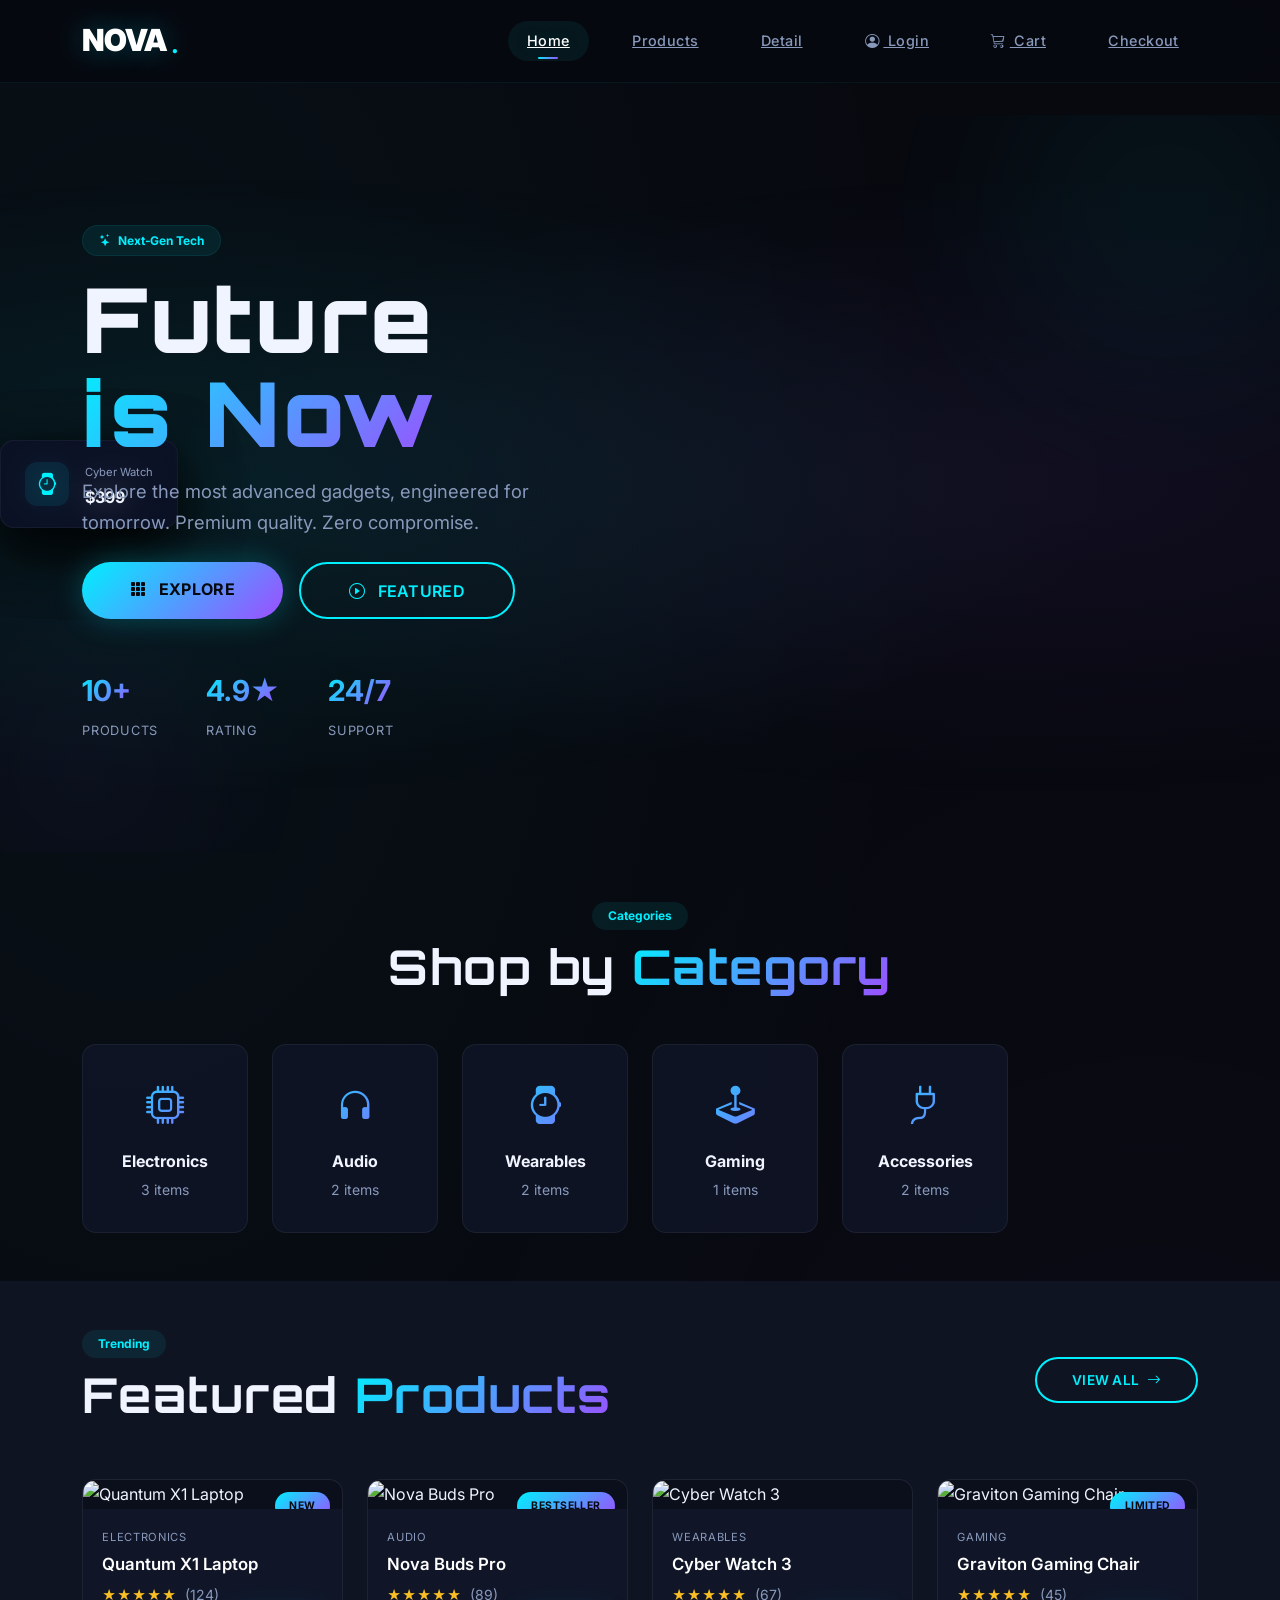
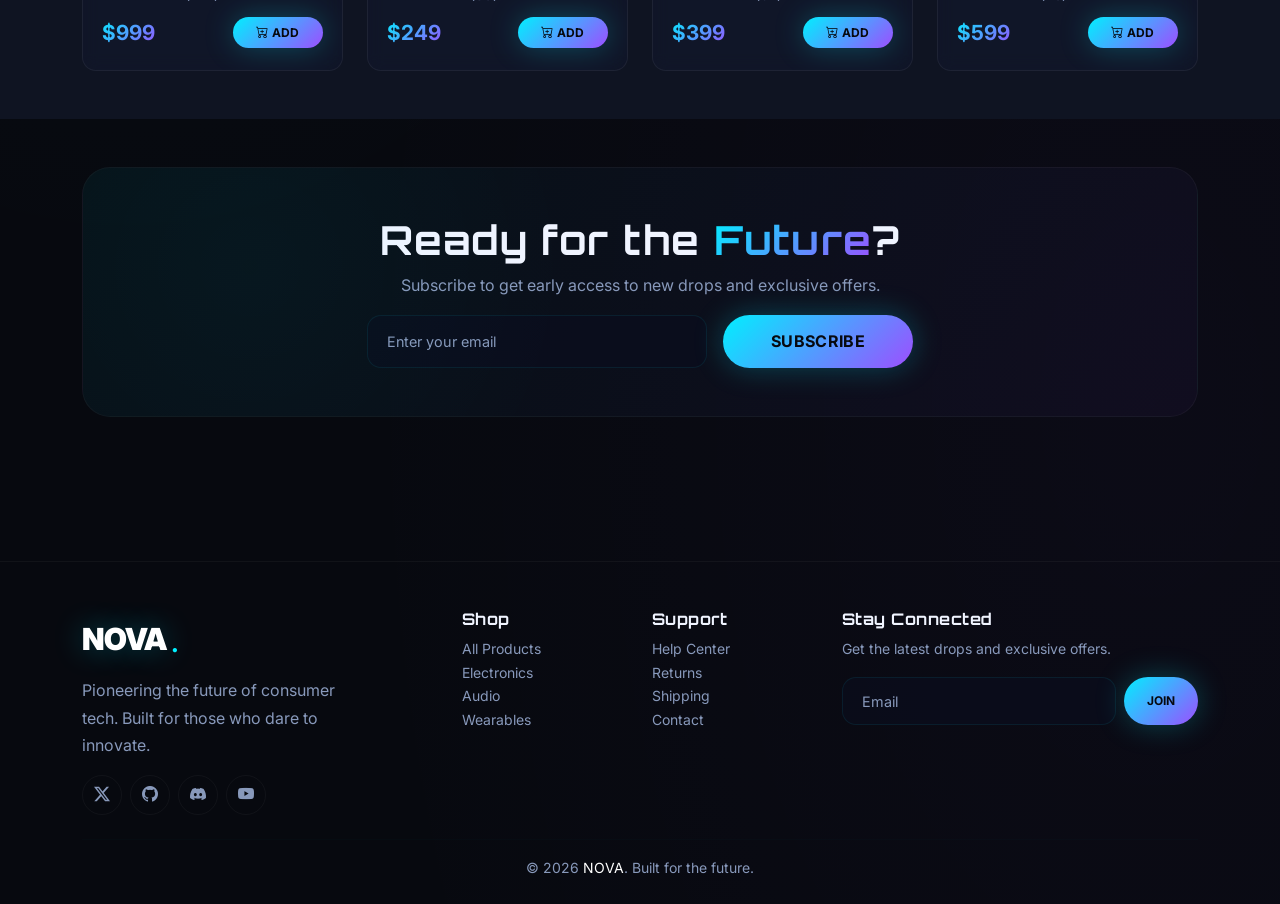
==== commit 15ce2e7f: "Update index.html" ====
--- a/index.html
+++ b/index.html
@@ -699,6 +699,15 @@
             background: radial-gradient(circle, rgba(0, 240, 255, 0.03), transparent 70%);
             pointer-events: none;
         }
+
+        /* ---- "Checkout" badge on product cards (now we use only "Add") ---- */
+        .btn-cart-action {
+            min-width: 90px;
+            transition: all 0.35s cubic-bezier(0.23, 1, 0.32, 1);
+        }
+        .btn-cart-action .btn-text {
+            transition: all 0.3s ease;
+        }
     </style>
 </head>
 <body>
@@ -717,6 +726,10 @@
                     <a class="nav-link-custom active" href="#" data-page="home" onclick="navigateTo('home')">Home</a>
                     <a class="nav-link-custom" href="#" data-page="products" onclick="navigateTo('products')">Products</a>
                     <a class="nav-link-custom" href="#" data-page="detail" onclick="navigateTo('detail')">Detail</a>
+                    <!-- Login link added -->
+                    <a class="nav-link-custom" href="#" data-page="login" onclick="navigateTo('login')">
+                        <i class="bi bi-person-circle me-1"></i> Login
+                    </a>
                     <a class="nav-link-custom position-relative" href="#" data-page="cart" onclick="navigateTo('cart')">
                         <i class="bi bi-cart3 me-1"></i> Cart
                         <span class="cart-badge position-absolute top-0 start-100 translate-middle" id="cartBadgeNav">0</span>
@@ -734,6 +747,7 @@
                     <a class="nav-link-custom active" href="#" data-page="home" onclick="navigateTo('home')">Home</a>
                     <a class="nav-link-custom" href="#" data-page="products" onclick="navigateTo('products')">Products</a>
                     <a class="nav-link-custom" href="#" data-page="detail" onclick="navigateTo('detail')">Detail</a>
+                    <a class="nav-link-custom" href="#" data-page="login" onclick="navigateTo('login')"><i class="bi bi-person-circle me-1"></i> Login</a>
                     <a class="nav-link-custom" href="#" data-page="cart" onclick="navigateTo('cart')"><i class="bi bi-cart3 me-1"></i> Cart <span class="cart-badge ms-1" id="cartBadgeMobile">0</span></a>
                     <a class="nav-link-custom" href="#" data-page="checkout" onclick="navigateTo('checkout')">Checkout</a>
                 </div>
@@ -897,6 +911,46 @@
         <div class="container py-4">
             <div id="detailContainer">
                 <!-- populated by JS -->
+            </div>
+        </div>
+    </section>
+
+    <!-- ============================================================= -->
+    <!-- PAGE: LOGIN (new)                                             -->
+    <!-- ============================================================= -->
+    <section class="page-section" id="page-login">
+        <div class="container py-5">
+            <div class="row justify-content-center">
+                <div class="col-md-6 col-lg-5">
+                    <div class="glass p-4 p-md-5">
+                        <div class="text-center mb-4">
+                            <i class="bi bi-person-circle display-3 gradient-text"></i>
+                            <h2 class="fw-bold mt-2"><span class="gradient-text">Welcome Back</span></h2>
+                            <p class="text-secondary-glow">Sign in to your account</p>
+                        </div>
+                        <form id="loginForm" onsubmit="handleLogin(event)">
+                            <div class="mb-3">
+                                <label class="text-secondary-glow small">Email address</label>
+                                <input type="email" class="form-control form-neon" placeholder="you@example.com" required />
+                            </div>
+                            <div class="mb-3">
+                                <label class="text-secondary-glow small">Password</label>
+                                <input type="password" class="form-control form-neon" placeholder="••••••••" required />
+                            </div>
+                            <div class="d-flex justify-content-between align-items-center mb-3">
+                                <div class="form-check">
+                                    <input class="form-check-input" type="checkbox" id="rememberMe" style="background-color:rgba(0,240,255,0.1);border-color:rgba(0,240,255,0.3);" />
+                                    <label class="form-check-label text-secondary-glow small" for="rememberMe">Remember me</label>
+                                </div>
+                                <a href="#" class="text-neon small">Forgot password?</a>
+                            </div>
+                            <button type="submit" class="btn btn-neon w-100 btn-neon-lg">Sign In</button>
+                        </form>
+                        <p class="text-center text-secondary-glow small mt-3">
+                            Don't have an account? <a href="#" class="text-neon">Sign up</a>
+                        </p>
+                    </div>
+                </div>
             </div>
         </div>
     </section>
@@ -1060,7 +1114,7 @@
             rating: 4.8,
             reviews: 124,
             badge: 'New',
-            image: 'https://placehold.co/600x400/0b0d17/00f0ff?text=Quantum+X1',
+            image: 'https://vlebazaar.in/image/cache/catalog/818cIclbdKL._SL1500_-1200x1200.jpg.webp',
             description: 'Next‑gen AI‑powered laptop with 32GB RAM and 1TB SSD. Ultra‑slim design with a 14" 4K OLED display.'
         }, {
             id: 1,
@@ -1070,7 +1124,7 @@
             rating: 4.7,
             reviews: 89,
             badge: 'Bestseller',
-            image: 'https://placehold.co/600x400/0b0d17/00f0ff?text=Nova+Buds',
+            image: 'https://encrypted-tbn0.gstatic.com/images?q=tbn:ANd9GcQ-P2zpaRDHQpMylD2LxNrKLHntxaQBDjBgrl_6eIaW9g&s',
             description: 'Active noise‑canceling earbuds with spatial audio, 36h battery, and IPX5 water resistance.'
         }, {
             id: 2,
@@ -1080,7 +1134,7 @@
             rating: 4.6,
             reviews: 67,
             badge: null,
-            image: 'https://placehold.co/600x400/0b0d17/00f0ff?text=Cyber+Watch',
+            image: 'https://encrypted-tbn0.gstatic.com/images?q=tbn:ANd9GcShCt0b0CoAkgec6Q4ED5YHnSljMapwnCYdjKdUVQmdDA&s=10',
             description: 'Advanced health tracker with ECG, GPS, blood oxygen monitoring, and 7‑day battery life.'
         }, {
             id: 3,
@@ -1090,7 +1144,7 @@
             rating: 4.9,
             reviews: 45,
             badge: 'Limited',
-            image: 'https://placehold.co/600x400/0b0d17/00f0ff?text=Graviton+Chair',
+            image: 'https://encrypted-tbn0.gstatic.com/images?q=tbn:ANd9GcSQT8VWvqJvRC9FMKRM6gsXhhvha5JCMg0Z6aXwIFru8g&s=10',
             description: 'Ergonomic gaming chair with built‑in cooling, 4D armrests, and immersive RGB lighting.'
         }, {
             id: 4,
@@ -1100,7 +1154,7 @@
             rating: 4.3,
             reviews: 32,
             badge: null,
-            image: 'https://placehold.co/600x400/0b0d17/00f0ff?text=Neon+Dock',
+            image: 'https://www.elstarled.com/wp-content/uploads/2023/10/Types-of-Neon-Signs.webp',
             description: 'Wireless fast‑charging dock for phone, watch, and earbuds. Sleek futuristic design.'
         }, {
             id: 5,
@@ -1110,7 +1164,7 @@
             rating: 4.8,
             reviews: 56,
             badge: 'New',
-            image: 'https://placehold.co/600x400/0b0d17/00f0ff?text=Eclipse+Monitor',
+            image: 'http://www.ecomed.com.au/wp-content/uploads/2021/04/eclipse-mini-image.png',
             description: '4K OLED display with 144Hz refresh rate, HDR1000, and ultra‑thin bezels.'
         }, {
             id: 6,
@@ -1120,7 +1174,7 @@
             rating: 4.5,
             reviews: 78,
             badge: null,
-            image: 'https://placehold.co/600x400/0b0d17/00f0ff?text=Orbit+Keyboard',
+            image: 'https://encrypted-tbn0.gstatic.com/images?q=tbn:ANd9GcTXMS3a5Z9oLgPcTLXL44Cku0al63ki9j7PeXdLwqtFJA&s=10',
             description: 'Mechanical keyboard with hot‑swap switches, customizable RGB, and a premium aluminum frame.'
         }, {
             id: 7,
@@ -1130,7 +1184,7 @@
             rating: 4.2,
             reviews: 23,
             badge: 'Pre‑order',
-            image: 'https://placehold.co/600x400/0b0d17/00f0ff?text=Aura+Glasses',
+            image: 'https://encrypted-tbn0.gstatic.com/images?q=tbn:ANd9GcTcvmQqa-rPdhj1L1t25pB8FgArFxSzPUL7sGw1APK3Qw&s=10',
             description: 'AR glasses with heads‑up display, voice assistant, and 8MP camera for hands‑free capture.'
         }, {
             id: 8,
@@ -1140,7 +1194,7 @@
             rating: 4.7,
             reviews: 41,
             badge: null,
-            image: 'https://placehold.co/600x400/0b0d17/00f0ff?text=Pulse+Soundbar',
+            image: 'https://encrypted-tbn0.gstatic.com/images?q=tbn:ANd9GcTE2srbKzOlr90rAMT8YLTwPyJ1vHHuYFx-SMQB50Ri9A&s=10',
             description: 'Dolby Atmos soundbar with wireless subwoofer, 360° audio, and HDMI eARC.'
         }, {
             id: 9,
@@ -1150,7 +1204,7 @@
             rating: 4.4,
             reviews: 29,
             badge: null,
-            image: 'https://placehold.co/600x400/0b0d17/00f0ff?text=Vertex+Mouse',
+            image: 'https://encrypted-tbn0.gstatic.com/images?q=tbn:ANd9GcTSCruLRM4_mgaJXzq6iq0EJ_pF5bz4Ph299pu-6rY42D2UH9xgfXWJGlA&s=10',
             description: 'Ultra‑light gaming mouse with 16K DPI, 8 programmable buttons, and PTFE feet.'
         }];
 
@@ -1165,6 +1219,12 @@
             localStorage.setItem('novaCart', JSON.stringify(cart));
             updateBadges();
             window.dispatchEvent(new Event('cartUpdated'));
+            // Re-render product grids and detail when cart changes
+            renderProductGrid();
+            renderFeatured();
+            if (currentPage === 'detail') renderDetail();
+            if (currentPage === 'cart') renderCart();
+            if (currentPage === 'checkout') renderCheckoutSummary();
         }
 
         function addToCart(id) {
@@ -1173,7 +1233,7 @@
             if (existing) existing.qty += 1;
             else cart.push({ id, qty: 1 });
             saveCart(cart);
-            showToast('Added to cart!', 'success');
+            showToast('Added to cart! 🚀', 'success');
         }
 
         function removeFromCart(id) {
@@ -1207,6 +1267,10 @@
             saveCart([]);
         }
 
+        function isInCart(id) {
+            return getCart().some(i => i.id === id);
+        }
+
         function updateBadges() {
             const count = getCartCount();
             document.querySelectorAll('#cartBadgeNav, #cartBadgeMobile').forEach(el => {
@@ -1223,7 +1287,8 @@
         function showToast(msg, type) {
             const toastEl = document.getElementById('liveToast');
             const body = document.getElementById('toastMessage');
-            body.innerHTML = `<i class="bi bi-${type === 'success' ? 'check-circle-fill text-neon' : 'exclamation-circle-fill text-warning'} me-2"></i> ${msg}`;
+            body.innerHTML =
+                `<i class="bi bi-${type === 'success' ? 'check-circle-fill text-neon' : 'exclamation-circle-fill text-warning'} me-2"></i> ${msg}`;
             if (!toastInstance) toastInstance = new bootstrap.Toast(toastEl, { delay: 2500 });
             toastInstance.show();
         }
@@ -1319,6 +1384,12 @@
         function productCardHTML(p, showLink = false) {
             const stars = '★'.repeat(Math.floor(p.rating)) + (p.rating % 1 >= 0.5 ? '★' : '');
             const empty = '★'.repeat(5 - Math.ceil(p.rating));
+            // Always show "Add to Cart" button (redirects to checkout)
+            const actionBtn =
+                `<button class="btn btn-neon btn-neon-sm btn-cart-action" data-id="${p.id}" data-action="add">
+                        <i class="bi bi-cart-plus"></i> <span class="btn-text">Add</span>
+                    </button>`;
+
             return `
                     <div class="col-sm-6 col-lg-3">
                         <div class="product-card">
@@ -1335,9 +1406,7 @@
                                 </div>
                                 <div class="d-flex justify-content-between align-items-center mt-auto pt-2">
                                     <span class="price gradient-text">$${p.price}</span>
-                                    <button class="btn btn-neon btn-neon-sm add-cart-btn" data-id="${p.id}">
-                                        <i class="bi bi-cart-plus"></i>
-                                    </button>
+                                    ${actionBtn}
                                 </div>
                                 ${showLink ? `<div class="mt-2"><a href="#" class="text-neon small" onclick="navigateTo('detail'); return false;">View details →</a></div>` : ''}
                             </div>
@@ -1354,10 +1423,15 @@
         function renderDetail() {
             const container = document.getElementById('detailContainer');
             if (!container) return;
-            // Use first product if none selected
             const p = PRODUCTS.find(x => x.id === detailProductId) || PRODUCTS[0];
             const stars = '★'.repeat(Math.floor(p.rating)) + (p.rating % 1 >= 0.5 ? '★' : '');
             const empty = '★'.repeat(5 - Math.ceil(p.rating));
+
+            // Always show "Add to Cart" button (redirects to checkout)
+            const actionBtn =
+                `<button class="btn btn-neon btn-neon-lg px-5 add-cart-btn" data-id="${p.id}" data-action="add">
+                        <i class="bi bi-cart-plus me-2"></i> Add to Cart
+                    </button>`;
 
             container.innerHTML = `
                     <div class="row g-5 align-items-start">
@@ -1376,9 +1450,7 @@
                             <p class="text-secondary-glow mt-3" style="font-size:1.1rem;">${p.description}</p>
                             <div class="h2 fw-bold gradient-text mt-3">$${p.price}</div>
                             <div class="mt-4 d-flex flex-wrap gap-3">
-                                <button class="btn btn-neon btn-neon-lg px-5 add-cart-btn" data-id="${p.id}">
-                                    <i class="bi bi-cart-plus me-2"></i> Add to Cart
-                                </button>
+                                ${actionBtn}
                                 <a href="#" class="btn btn-outline-neon btn-neon-lg" onclick="navigateTo('products')">Browse All</a>
                             </div>
                             <div class="mt-4 text-secondary-glow small">
@@ -1453,7 +1525,7 @@
         }
 
         // ================================================================
-        // RENDER: Checkout Summary
+        // RENDER: Checkout Summary (includes total items count)
         // ================================================================
         function renderCheckoutSummary() {
             const container = document.getElementById('orderSummary');
@@ -1467,10 +1539,12 @@
             }
             let html = '';
             let total = 0;
+            let totalItems = 0;
             cart.forEach(item => {
                 const p = PRODUCTS.find(x => x.id === item.id);
                 if (!p) return;
                 total += p.price * item.qty;
+                totalItems += item.qty;
                 html += `
                         <div class="item-row">
                             <span>${p.name} × ${item.qty}</span>
@@ -1478,8 +1552,25 @@
                         </div>
                     `;
             });
+            // Add total items line
+            html += `
+                    <div class="item-row fw-bold" style="border-bottom: 1px solid rgba(255,255,255,0.1); padding-top: 0.5rem; margin-top: 0.5rem;">
+                        <span>Total items</span>
+                        <span>${totalItems}</span>
+                    </div>
+                `;
             container.innerHTML = html;
             totalEl.textContent = '$' + total.toFixed(2);
+        }
+
+        // ================================================================
+        // LOGIN HANDLER (just a demo)
+        // ================================================================
+        function handleLogin(e) {
+            e.preventDefault();
+            showToast('Logged in successfully! (demo)', 'success');
+            // Optionally redirect to home
+            setTimeout(() => navigateTo('home'), 800);
         }
 
         // ================================================================
@@ -1514,21 +1605,31 @@
                 renderProductGrid();
             });
 
-            // Add to cart (delegated)
+            // ================================================================
+            // MAIN CLICK HANDLER: Add to Cart → navigate to checkout
+            // ================================================================
             document.addEventListener('click', function(e) {
-                const btn = e.target.closest('.add-cart-btn');
-                if (btn) {
-                    e.preventDefault();
-                    const id = parseInt(btn.dataset.id);
-                    if (!isNaN(id)) {
-                        addToCart(id);
-                        const orig = btn.innerHTML;
-                        btn.innerHTML = '<i class="bi bi-check-lg"></i>';
-                        setTimeout(() => btn.innerHTML = orig, 1200);
-                        // re-render cart if on cart page
-                        if (currentPage === 'cart') renderCart();
-                        if (currentPage === 'checkout') renderCheckoutSummary();
-                    }
+                const btn = e.target.closest('.btn-cart-action, .add-cart-btn');
+                if (!btn) return;
+
+                e.preventDefault();
+                const id = parseInt(btn.dataset.id);
+                if (isNaN(id)) return;
+
+                const action = btn.dataset.action || 'add';
+
+                // If action is "add", add to cart and redirect to checkout
+                if (action === 'add') {
+                    addToCart(id);
+                    // Navigate to checkout
+                    navigateTo('checkout');
+                    return;
+                }
+
+                // If action is "checkout" (legacy), just navigate
+                if (action === 'checkout') {
+                    navigateTo('checkout');
+                    return;
                 }
             });
 
@@ -1568,7 +1669,6 @@
             renderDetail();
 
             // If coming from a product click, set detailProductId
-            // check URL hash for product id
             const hash = window.location.hash;
             if (hash.startsWith('#product=')) {
                 const id = parseInt(hash.split('=')[1]);
@@ -1591,6 +1691,8 @@
         window.getCart = getCart;
         window.clearCart = clearCart;
         window.renderCheckoutSummary = renderCheckoutSummary;
+        window.isInCart = isInCart;
+        window.handleLogin = handleLogin;
 
         console.log('🚀 NOVA — Futuristic E‑Commerce loaded.');
         console.log('📦 Products:', PRODUCTS.length);
